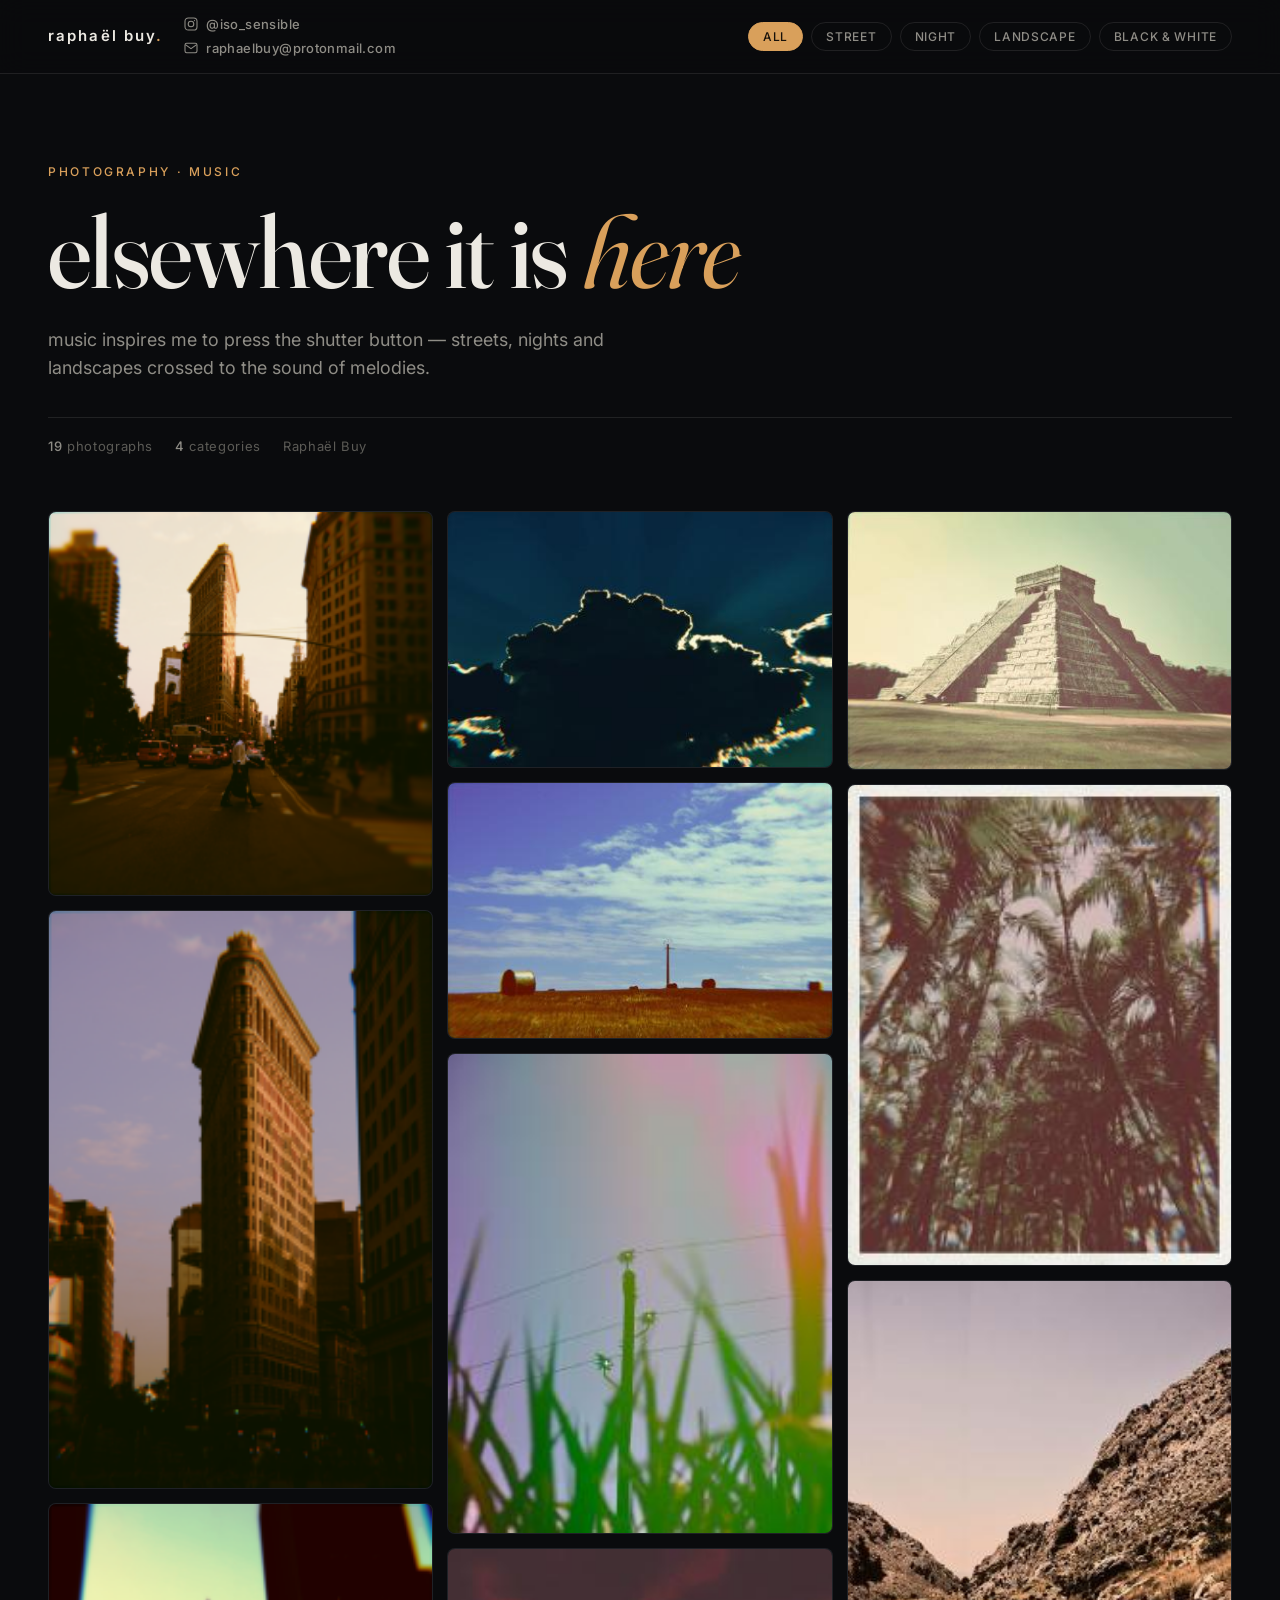
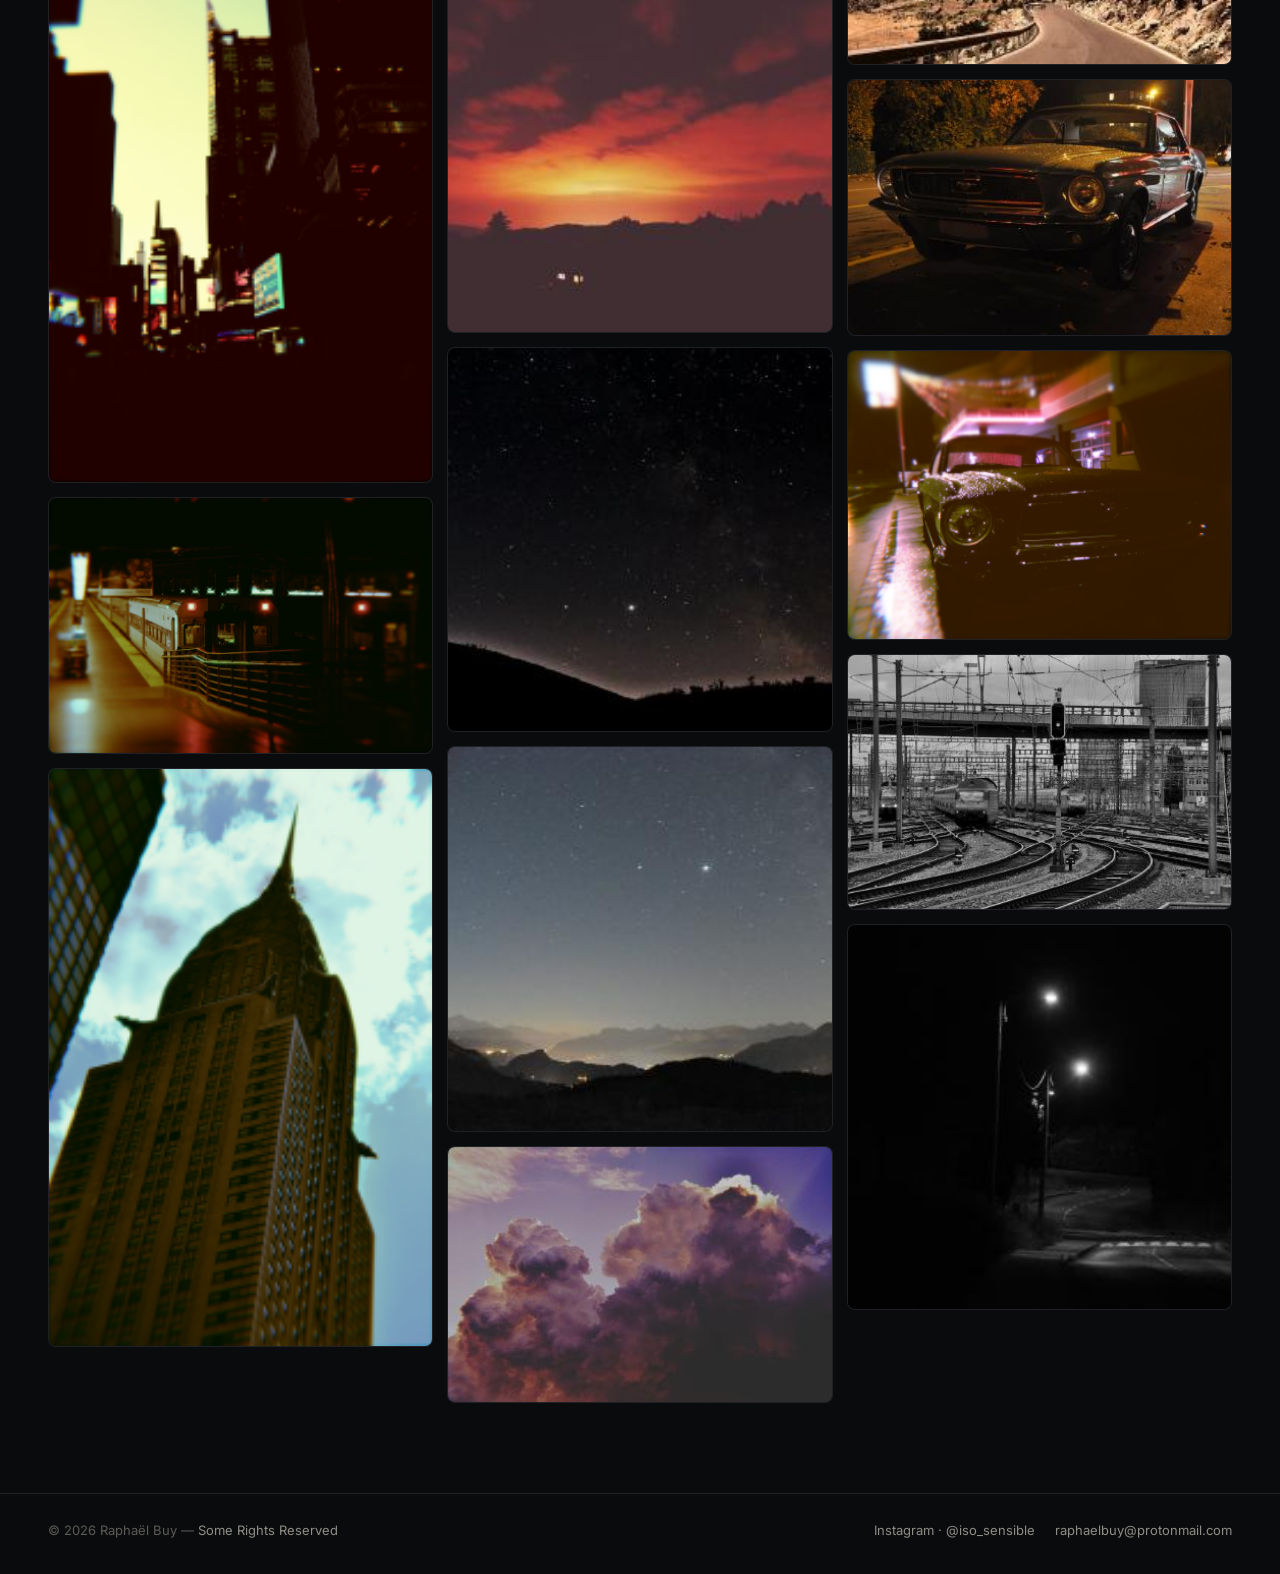
==== index.html @ f110262c "Bouton e-mail dans l'en-tête, nouvelles catégories (Street, Night, Landscape, Black & white) Co-auth" ====
<!DOCTYPE html>
<html lang="en">
<head>
  <meta charset="UTF-8">
  <meta name="viewport" content="width=device-width, initial-scale=1.0">
  <title>Raphaël Buy — the photo is made through musical inspiration</title>
  <meta name="description" content="Raphaël Buy's photo gallery — music inspires the shutter. N.Y.K 2014, in the sky, warmth, on the road, black & white.">
  <meta name="author" content="Raphaël Buy">
  <meta property="og:title" content="Raphaël Buy — photo gallery">
  <meta property="og:description" content="music inspires me to press the shutter button">
  <meta property="og:type" content="website">
  <meta property="og:url" content="https://ragamatrix.github.io/">
  <meta name="theme-color" content="#0a0b0d">
  <link rel="icon" href="data:image/svg+xml,<svg xmlns=%22http://www.w3.org/2000/svg%22 viewBox=%220 0 100 100%22><rect width=%22100%22 height=%22100%22 rx=%2218%22 fill=%22%230a0b0d%22/><circle cx=%2250%22 cy=%2250%22 r=%2224%22 fill=%22%23d9a05b%22/></svg>">
  <link rel="preconnect" href="https://fonts.googleapis.com">
  <link rel="preconnect" href="https://fonts.gstatic.com" crossorigin>
  <link rel="stylesheet" href="https://fonts.googleapis.com/css2?family=Fraunces:ital,opsz,wght@0,9..144,380..600;1,9..144,380..600&family=Inter:wght@400;500;600&display=swap">
  <link rel="stylesheet" href="css/style.css?v=3">
</head>
<body>

  <header class="site-header">
    <div class="header-left">
      <a class="brand" href="/">Raphaël Buy<span class="dot">.</span></a>
      <div class="header-links">
        <a class="ig-link" href="https://instagram.com/iso_sensible" target="_blank" rel="noopener" aria-label="Instagram : @iso_sensible">
          <svg viewBox="0 0 24 24" fill="none" stroke="currentColor" stroke-width="1.6" aria-hidden="true"><rect x="3" y="3" width="18" height="18" rx="5"/><circle cx="12" cy="12" r="4.2"/><circle cx="17.2" cy="6.8" r="0.9" fill="currentColor" stroke="none"/></svg>
          <span>@iso_sensible</span>
        </a>
        <a class="mail-link" href="mailto:raphaelbuy@protonmail.com" aria-label="E-mail : raphaelbuy@protonmail.com">
          <svg viewBox="0 0 24 24" fill="none" stroke="currentColor" stroke-width="1.6" aria-hidden="true"><rect x="3" y="5" width="18" height="14" rx="2.5"/><path d="M3.5 7l8.5 6 8.5-6"/></svg>
          <span>raphaelbuy@protonmail.com</span>
        </a>
      </div>
    </div>
    <nav class="filters" aria-label="Filtrer par collection">
<button class="filter-btn active" data-filter="all">All</button>
<button class="filter-btn" data-filter="street">Street</button>
<button class="filter-btn" data-filter="night">Night</button>
<button class="filter-btn" data-filter="landscape">Landscape</button>
<button class="filter-btn" data-filter="bnw">Black & white</button>
    </nav>
  </header>

  <main>
    <section class="hero">
      <p class="kicker">Photography · Music</p>
      <h1>elsewhere it is <em>here</em></h1>
      <p class="subtitle">music inspires me to press the shutter button — streets, nights and landscapes crossed to the sound of melodies.</p>
      <div class="meta">
        <span><b>19</b> photographs</span>
        <span><b>4</b> categories</span>
        <span>Raphaël Buy</span>
      </div>
    </section>

    <section class="grid-section">
      <div class="grid" id="grid">
      <figure class="item" data-collection="street" data-collection-label="Street" data-title="1 After work" data-large="photo/01-nyk/1%20After%20work.png" data-exif="" tabindex="0" role="button" aria-label="View 1 After work — N.Y.K 2014 full size">
        <img loading="lazy" decoding="async" src="photo/01-nyk/1%20After%20work_hu5a2e955785e59baf5c3d1f9042190cfe_843660_0x250_resize_box_2.png" alt="1 After work — N.Y.K 2014">
        <figcaption><span class="t">1 After work</span><span class="c">Street</span></figcaption>
      </figure>
      <figure class="item" data-collection="street" data-collection-label="Street" data-title="2NYK-2014" data-large="photo/01-nyk/2NYK-2014.png" data-exif="" tabindex="0" role="button" aria-label="View 2NYK-2014 — N.Y.K 2014 full size">
        <img loading="lazy" decoding="async" src="photo/01-nyk/2NYK-2014_huda238da21724d7dd87f82edaef30b036_724057_0x250_resize_box_2.png" alt="2NYK-2014 — N.Y.K 2014">
        <figcaption><span class="t">2NYK-2014</span><span class="c">Street</span></figcaption>
      </figure>
      <figure class="item" data-collection="street" data-collection-label="Street" data-title="3NYK-2014" data-large="photo/01-nyk/3NYK-2014.png" data-exif="" tabindex="0" role="button" aria-label="View 3NYK-2014 — N.Y.K 2014 full size">
        <img loading="lazy" decoding="async" src="photo/01-nyk/3NYK-2014_hua00b3326290fe79bb5daec25246380f0_325277_0x250_resize_box_2.png" alt="3NYK-2014 — N.Y.K 2014">
        <figcaption><span class="t">3NYK-2014</span><span class="c">Street</span></figcaption>
      </figure>
      <figure class="item" data-collection="street" data-collection-label="Street" data-title="4NYK-2014" data-large="photo/01-nyk/4NYK-2014.png" data-exif="" tabindex="0" role="button" aria-label="View 4NYK-2014 — N.Y.K 2014 full size">
        <img loading="lazy" decoding="async" src="photo/01-nyk/4NYK-2014_huf698d9cb2249cf512c8a18ed2041e42c_435656_0x250_resize_box_2.png" alt="4NYK-2014 — N.Y.K 2014">
        <figcaption><span class="t">4NYK-2014</span><span class="c">Street</span></figcaption>
      </figure>
      <figure class="item" data-collection="street" data-collection-label="Street" data-title="5NYK-2014" data-large="photo/01-nyk/5NYK-2014.png" data-exif="" tabindex="0" role="button" aria-label="View 5NYK-2014 — N.Y.K 2014 full size">
        <img loading="lazy" decoding="async" src="photo/01-nyk/5NYK-2014_hue82b89d6d25038ad072e7ae14020c254_760116_0x250_resize_box_2.png" alt="5NYK-2014 — N.Y.K 2014">
        <figcaption><span class="t">5NYK-2014</span><span class="c">Street</span></figcaption>
      </figure>
      <figure class="item" data-collection="landscape" data-collection-label="Landscape" data-title="212" data-large="photo/02-in-the-sky/212.jpg" data-exif="" tabindex="0" role="button" aria-label="View 212 — in the sky full size">
        <img loading="lazy" decoding="async" src="photo/02-in-the-sky/212_huf40336331219916079200937e89d16da_21521_0x250_resize_q75_box.jpg" alt="212 — in the sky">
        <figcaption><span class="t">212</span><span class="c">Landscape</span></figcaption>
      </figure>
      <figure class="item" data-collection="landscape" data-collection-label="Landscape" data-title="222" data-large="photo/02-in-the-sky/222.jpg" data-exif="" tabindex="0" role="button" aria-label="View 222 — in the sky full size">
        <img loading="lazy" decoding="async" src="photo/02-in-the-sky/222_hu950571054c9e78abce22b801aaee81ec_120867_0x250_resize_q75_box.jpg" alt="222 — in the sky">
        <figcaption><span class="t">222</span><span class="c">Landscape</span></figcaption>
      </figure>
      <figure class="item" data-collection="landscape" data-collection-label="Landscape" data-title="223" data-large="photo/02-in-the-sky/223.jpg" data-exif="" tabindex="0" role="button" aria-label="View 223 — in the sky full size">
        <img loading="lazy" decoding="async" src="photo/02-in-the-sky/223_hue149ee61d88be873bb99cc1834a90bd2_74635_0x250_resize_q75_box.jpg" alt="223 — in the sky">
        <figcaption><span class="t">223</span><span class="c">Landscape</span></figcaption>
      </figure>
      <figure class="item" data-collection="landscape" data-collection-label="Landscape" data-title="230" data-large="photo/02-in-the-sky/230.jpg" data-exif="" tabindex="0" role="button" aria-label="View 230 — in the sky full size">
        <img loading="lazy" decoding="async" src="photo/02-in-the-sky/230_hub5090b4b521c2be228029f6019b684f6_34339_0x250_resize_q75_box.jpg" alt="230 — in the sky">
        <figcaption><span class="t">230</span><span class="c">Landscape</span></figcaption>
      </figure>
      <figure class="item" data-collection="night" data-collection-label="Night" data-title="232" data-large="photo/02-in-the-sky/232.jpg" data-exif="" tabindex="0" role="button" aria-label="View 232 — in the sky full size">
        <img loading="lazy" decoding="async" src="photo/02-in-the-sky/232_hu50a23cdddedb27447abdb866ca18ab89_54506_0x250_resize_q75_box.jpg" alt="232 — in the sky">
        <figcaption><span class="t">232</span><span class="c">Night</span></figcaption>
      </figure>
      <figure class="item" data-collection="night" data-collection-label="Night" data-title="233" data-large="photo/02-in-the-sky/233.jpg" data-exif="" tabindex="0" role="button" aria-label="View 233 — in the sky full size">
        <img loading="lazy" decoding="async" src="photo/02-in-the-sky/233_hu561be45dfd5950283675ef110d6e6174_74639_0x250_resize_q75_box.jpg" alt="233 — in the sky">
        <figcaption><span class="t">233</span><span class="c">Night</span></figcaption>
      </figure>
      <figure class="item" data-collection="landscape" data-collection-label="Landscape" data-title="241" data-large="photo/02-in-the-sky/241.jpg" data-exif="" tabindex="0" role="button" aria-label="View 241 — in the sky full size">
        <img loading="lazy" decoding="async" src="photo/02-in-the-sky/241_hu2faa5d871c7dd18945e8f21ee0d49817_99445_0x250_resize_q75_box.jpg" alt="241 — in the sky">
        <figcaption><span class="t">241</span><span class="c">Landscape</span></figcaption>
      </figure>
      <figure class="item" data-collection="landscape" data-collection-label="Landscape" data-title="211" data-large="photo/04-warmth/211.jpg" data-exif="" tabindex="0" role="button" aria-label="View 211 — warmth full size">
        <img loading="lazy" decoding="async" src="photo/04-warmth/211_hu5a25d5c09d20a5518ac6ff7f3ad5052d_136828_0x250_resize_q75_box.jpg" alt="211 — warmth">
        <figcaption><span class="t">211</span><span class="c">Landscape</span></figcaption>
      </figure>
      <figure class="item" data-collection="landscape" data-collection-label="Landscape" data-title="217" data-large="photo/04-warmth/217.jpg" data-exif="" tabindex="0" role="button" aria-label="View 217 — warmth full size">
        <img loading="lazy" decoding="async" src="photo/04-warmth/217_hu139fa9948f5c6a8a029fb257aa891230_1508584_0x250_resize_q75_box.jpg" alt="217 — warmth">
        <figcaption><span class="t">217</span><span class="c">Landscape</span></figcaption>
      </figure>
      <figure class="item" data-collection="landscape" data-collection-label="Landscape" data-title="235" data-large="photo/05-on-the-road/235.jpg" data-exif="" tabindex="0" role="button" aria-label="View 235 — on the road full size">
        <img loading="lazy" decoding="async" src="photo/05-on-the-road/235_hu607b34265d17cc9dae54ef32fb3f4e96_92857_0x250_resize_q75_box.jpg" alt="235 — on the road">
        <figcaption><span class="t">235</span><span class="c">Landscape</span></figcaption>
      </figure>
      <figure class="item" data-collection="street" data-collection-label="Street" data-title="Ford Mustang" data-large="photo/05-on-the-road/Ford%20Mustang%20V2.JPG" data-exif="NIKON D90 · 1/3 s · f/4 · ISO 800 · 1ᵉʳ nov. 2020" tabindex="0" role="button" aria-label="View Ford Mustang — on the road full size">
        <img loading="lazy" decoding="async" src="photo/05-on-the-road/Ford%20Mustang%20V2_hu64ccb1b297cf1d80cc4922e4a8b238bf_428365_0x250_resize_q75_box.JPG" alt="Ford Mustang — on the road">
        <figcaption><span class="t">Ford Mustang</span><span class="c">Street</span></figcaption>
      </figure>
      <figure class="item" data-collection="street" data-collection-label="Street" data-title="Ford Mustang" data-large="photo/05-on-the-road/Ford%20Mustang.png" data-exif="" tabindex="0" role="button" aria-label="View Ford Mustang — on the road full size">
        <img loading="lazy" decoding="async" src="photo/05-on-the-road/Ford%20Mustang_hu888c76523f1182a33990394d669e4a42_562318_0x250_resize_box_2.png" alt="Ford Mustang — on the road">
        <figcaption><span class="t">Ford Mustang</span><span class="c">Street</span></figcaption>
      </figure>
      <figure class="item" data-collection="bnw" data-collection-label="Black & white" data-title="219" data-large="photo/06-bnw/219.jpg" data-exif="" tabindex="0" role="button" aria-label="View 219 — black &amp; white full size">
        <img loading="lazy" decoding="async" src="photo/06-bnw/219_hude22abfc1da2cd0be257d4cc0d6cdf55_221664_0x250_resize_q75_box.jpg" alt="219 — black &amp; white">
        <figcaption><span class="t">219</span><span class="c">Black & white</span></figcaption>
      </figure>
      <figure class="item" data-collection="bnw" data-collection-label="Black & white" data-title="231" data-large="photo/06-bnw/231.jpg" data-exif="" tabindex="0" role="button" aria-label="View 231 — black &amp; white full size">
        <img loading="lazy" decoding="async" src="photo/06-bnw/231_hu5dba9e69401f7291f6e28907192efcc2_57620_0x250_resize_q75_box.jpg" alt="231 — black &amp; white">
        <figcaption><span class="t">231</span><span class="c">Black & white</span></figcaption>
      </figure>
      </div>
    </section>
  </main>

  <footer class="site-footer">
    <div>© 2026 Raphaël Buy — <a href="http://creativecommons.org/licenses/by/3.0/">Some Rights Reserved</a></div>
    <div class="links">
      <a href="https://instagram.com/iso_sensible" target="_blank" rel="noopener">Instagram · @iso_sensible</a>
      <a href="mailto:raphaelbuy@protonmail.com">raphaelbuy@protonmail.com</a>
    </div>
  </footer>

  <div class="lightbox" id="lightbox" role="dialog" aria-modal="true" aria-label="Visionneuse photo">
    <div class="lightbox-bar">
      <span class="lightbox-counter"></span>
      <button class="lightbox-close" aria-label="Fermer">
        <svg viewBox="0 0 24 24" fill="none" stroke="currentColor" stroke-width="1.6"><path d="M6 6l12 12M18 6L6 18"/></svg>
      </button>
    </div>
    <div class="lightbox-stage">
      <button class="lightbox-nav prev" aria-label="Photo précédente">
        <svg viewBox="0 0 24 24" fill="none" stroke="currentColor" stroke-width="1.6"><path d="M15 5l-7 7 7 7"/></svg>
      </button>
      <img src="" alt="">
      <button class="lightbox-nav next" aria-label="Photo suivante">
        <svg viewBox="0 0 24 24" fill="none" stroke="currentColor" stroke-width="1.6"><path d="M9 5l7 7-7 7"/></svg>
      </button>
    </div>
    <div class="lightbox-caption">
      <div class="t"></div>
      <div class="info">
        <div class="collection"></div>
        <div class="exif"></div>
      </div>
    </div>
  </div>

  <script src="js/gallery.js?v=3" defer></script>
</body>
</html>
---- css/style.css ----
/* ============================================================
   ragamatrix — galerie photo
   Refonte : sombre moderne, grande grille pleine page
   ============================================================ */

:root {
  --bg: #0a0b0d;
  --bg-elevated: #101216;
  --surface: #14161b;
  --text: #ece9e2;
  --muted: #8f8d86;
  --faint: #5c5b56;
  --accent: #d9a05b;
  --border: rgba(236, 233, 226, 0.10);
  --radius: 8px;
  --font-display: "Fraunces", Georgia, serif;
  --font-ui: "Inter", "Helvetica Neue", Arial, sans-serif;
}

* { box-sizing: border-box; }

html { scroll-behavior: smooth; }

body {
  margin: 0;
  background: var(--bg);
  color: var(--text);
  font-family: var(--font-ui);
  font-size: 16px;
  line-height: 1.6;
  -webkit-font-smoothing: antialiased;
  text-rendering: optimizeLegibility;
}

::selection { background: var(--accent); color: #141008; }

img { max-width: 100%; }

a { color: var(--text); text-decoration: none; transition: color .25s; }
a:hover { color: var(--accent); }

/* ---------- header ---------- */

.site-header {
  position: fixed;
  inset: 0 0 auto 0;
  z-index: 50;
  display: flex;
  align-items: center;
  justify-content: space-between;
  gap: 24px;
  padding: 14px clamp(20px, 4vw, 48px);
  background: rgba(10, 11, 13, 0.72);
  backdrop-filter: blur(14px);
  -webkit-backdrop-filter: blur(14px);
  border-bottom: 1px solid var(--border);
}

.brand {
  font-size: 15px;
  font-weight: 600;
  letter-spacing: 0.14em;
  text-transform: lowercase;
  color: var(--text);
}
.brand:hover { color: var(--accent); }
.brand .dot { color: var(--accent); }

.header-left {
  display: flex;
  align-items: center;
  gap: 20px;
  flex-wrap: nowrap;
}

.ig-link {
  display: inline-flex;
  align-items: center;
  gap: 7px;
  font-size: 13px;
  font-weight: 500;
  letter-spacing: 0.03em;
  color: var(--muted);
}
.ig-link:hover { color: var(--accent); }
.ig-link svg, .mail-link svg { width: 16px; height: 16px; flex: none; }

.header-links {
  display: flex;
  flex-direction: column;
  gap: 3px;
}

.mail-link {
  display: inline-flex;
  align-items: center;
  gap: 7px;
  font-size: 13px;
  font-weight: 500;
  letter-spacing: 0.03em;
  color: var(--muted);
}
.mail-link:hover { color: var(--accent); }

/* texte e-mail masqué sur écrans étroits */
@media (max-width: 1080px) {
  .mail-link span { display: none; }
}

@media (max-width: 560px) {
  .ig-link span { display: none; }
  .ig-link, .mail-link { padding: 4px; }
  .site-header { position: static; }
  .hero { padding-top: 40px; }
}

.filters {
  display: flex;
  flex-wrap: wrap;
  gap: 8px;
  justify-content: flex-end;
}

.filter-btn {
  font-family: var(--font-ui);
  font-size: 12px;
  font-weight: 500;
  letter-spacing: 0.06em;
  text-transform: uppercase;
  color: var(--muted);
  background: transparent;
  border: 1px solid var(--border);
  border-radius: 999px;
  padding: 6px 14px;
  cursor: pointer;
  transition: color .25s, border-color .25s, background .25s;
}
.filter-btn:hover { color: var(--text); border-color: rgba(236,233,226,.28); }
.filter-btn.active {
  background: var(--accent);
  border-color: var(--accent);
  color: #17110a;
}

/* ---------- hero ---------- */

.hero {
  max-width: 1440px;
  margin: 0 auto;
  padding: clamp(130px, 18vh, 200px) clamp(20px, 4vw, 48px) clamp(40px, 6vh, 72px);
}

.hero .kicker {
  margin: 0 0 18px;
  font-size: 12px;
  font-weight: 500;
  letter-spacing: 0.22em;
  text-transform: uppercase;
  color: var(--accent);
}

.hero h1 {
  margin: 0;
  font-family: var(--font-display);
  font-weight: 480;
  font-size: clamp(2.8rem, 8vw, 6.4rem);
  line-height: 1.02;
  letter-spacing: -0.015em;
  font-variation-settings: "opsz" 144;
}
.hero h1 em {
  font-style: italic;
  font-weight: 380;
  color: var(--accent);
}

.hero .subtitle {
  margin: 22px 0 0;
  max-width: 34em;
  font-size: clamp(1rem, 1.4vw, 1.15rem);
  color: var(--muted);
}

.hero .meta {
  margin: 34px 0 0;
  padding-top: 18px;
  border-top: 1px solid var(--border);
  font-size: 13px;
  letter-spacing: 0.05em;
  color: var(--faint);
  display: flex;
  gap: 22px;
  flex-wrap: wrap;
}
.hero .meta b { color: var(--muted); font-weight: 500; }

/* ---------- grille ---------- */

.grid-section {
  max-width: 1440px;
  margin: 0 auto;
  padding: 0 clamp(20px, 4vw, 48px) 90px;
}

.grid {
  columns: 4;
  column-gap: 14px;
}
@media (max-width: 1280px) { .grid { columns: 3; } }
@media (max-width: 900px)  { .grid { columns: 2; } }
@media (max-width: 560px)  { .grid { columns: 1; } }

.item {
  position: relative;
  margin: 0 0 14px;
  break-inside: avoid;
  border-radius: var(--radius);
  overflow: hidden;
  background: var(--surface);
  cursor: zoom-in;
  border: 1px solid rgba(236, 233, 226, 0.05);
}

.item.hidden { display: none; }

.item img {
  display: block;
  width: 100%;
  height: auto;
  opacity: 0;
  transform: translateY(12px) scale(1.01);
  transition: opacity .7s ease, transform .7s ease, filter .5s ease;
}
.item img.loaded { opacity: 1; transform: none; }
.item:hover img { transform: scale(1.035); filter: brightness(1.04); }

.item figcaption {
  position: absolute;
  inset: auto 0 0 0;
  padding: 44px 16px 13px;
  background: linear-gradient(to top, rgba(6, 7, 9, 0.82), transparent);
  display: flex;
  align-items: flex-end;
  justify-content: space-between;
  gap: 12px;
  opacity: 0;
  transform: translateY(6px);
  transition: opacity .35s ease, transform .35s ease;
  pointer-events: none;
}
.item:hover figcaption,
.item:focus-visible figcaption { opacity: 1; transform: none; }
@media (hover: none) { .item figcaption { opacity: 1; transform: none; } }

.item .t {
  font-size: 13.5px;
  font-weight: 500;
  letter-spacing: 0.01em;
  color: var(--text);
}
.item .c {
  font-size: 10.5px;
  font-weight: 500;
  letter-spacing: 0.14em;
  text-transform: uppercase;
  color: var(--accent);
  white-space: nowrap;
}

/* ---------- pied de page ---------- */

.site-footer {
  border-top: 1px solid var(--border);
  padding: 26px clamp(20px, 4vw, 48px) 34px;
  max-width: 1440px;
  margin: 0 auto;
  display: flex;
  align-items: center;
  justify-content: space-between;
  gap: 16px;
  flex-wrap: wrap;
  font-size: 13px;
  color: var(--faint);
}
.site-footer .links { display: flex; gap: 20px; flex-wrap: wrap; }
.site-footer a { color: var(--muted); }
.site-footer a:hover { color: var(--accent); }

/* ---------- visionneuse (lightbox) ---------- */

.lightbox {
  position: fixed;
  inset: 0;
  z-index: 100;
  display: none;
  flex-direction: column;
  background: rgba(5, 6, 8, 0.94);
  backdrop-filter: blur(10px);
  -webkit-backdrop-filter: blur(10px);
}
.lightbox.open { display: flex; }

.lightbox-bar {
  display: flex;
  align-items: center;
  justify-content: space-between;
  padding: 14px clamp(16px, 3vw, 36px);
}
.lightbox-counter {
  font-size: 12px;
  letter-spacing: 0.18em;
  color: var(--muted);
}
.lightbox-close,
.lightbox-nav {
  display: inline-flex;
  align-items: center;
  justify-content: center;
  width: 44px;
  height: 44px;
  border-radius: 50%;
  border: 1px solid var(--border);
  background: rgba(20, 22, 27, 0.6);
  color: var(--text);
  cursor: pointer;
  transition: border-color .25s, color .25s, transform .25s;
}
.lightbox-close:hover,
.lightbox-nav:hover {
  color: var(--accent);
  border-color: rgba(217, 160, 91, 0.5);
}
.lightbox-close svg,
.lightbox-nav svg { width: 20px; height: 20px; }

.lightbox-stage {
  flex: 1;
  display: flex;
  align-items: center;
  justify-content: center;
  position: relative;
  min-height: 0;
  padding: 0 clamp(16px, 3vw, 36px);
}
.lightbox-stage img {
  max-width: 100%;
  max-height: calc(100vh - 190px);
  border-radius: 4px;
  box-shadow: 0 30px 80px rgba(0, 0, 0, 0.55);
  opacity: 0;
  transition: opacity .35s ease;
}
.lightbox-stage img.loaded { opacity: 1; }

.lightbox-nav {
  position: absolute;
  top: 50%;
  transform: translateY(-50%);
  width: 52px;
  height: 52px;
}
.lightbox-nav.prev { left: clamp(16px, 3vw, 36px); }
.lightbox-nav.next { right: clamp(16px, 3vw, 36px); }

.lightbox-caption {
  display: flex;
  align-items: baseline;
  justify-content: space-between;
  gap: 18px;
  flex-wrap: wrap;
  padding: 14px clamp(16px, 3vw, 36px) 22px;
}
.lightbox-caption .t {
  font-family: var(--font-display);
  font-size: 19px;
  font-weight: 450;
}
.lightbox-caption .info {
  font-size: 12px;
  letter-spacing: 0.08em;
  text-transform: uppercase;
  color: var(--muted);
  text-align: right;
}
.lightbox-caption .info .exif { color: var(--faint); margin-top: 2px; }

@media (max-width: 560px) {
  .lightbox-nav.prev { left: 10px; }
  .lightbox-nav.next { right: 10px; }
  .lightbox-caption { flex-direction: column; }
  .lightbox-caption .info { text-align: left; }
}
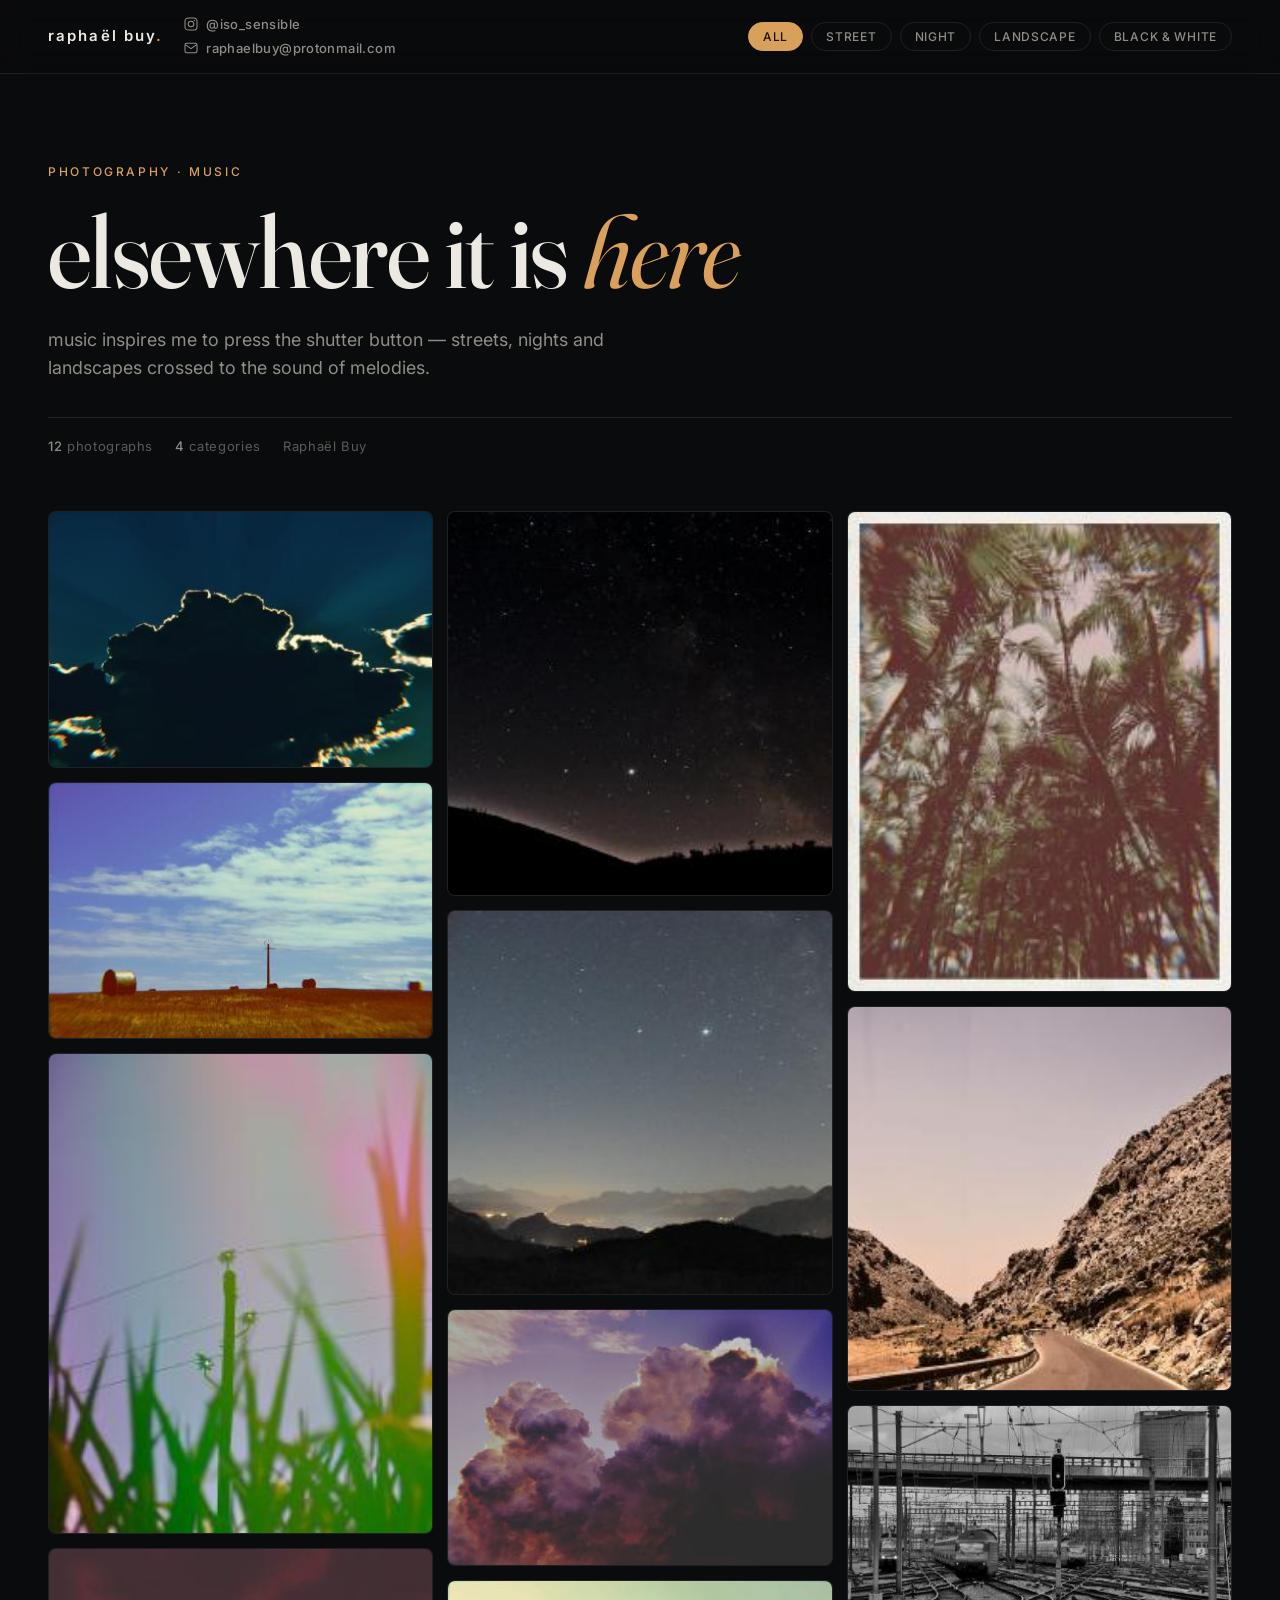
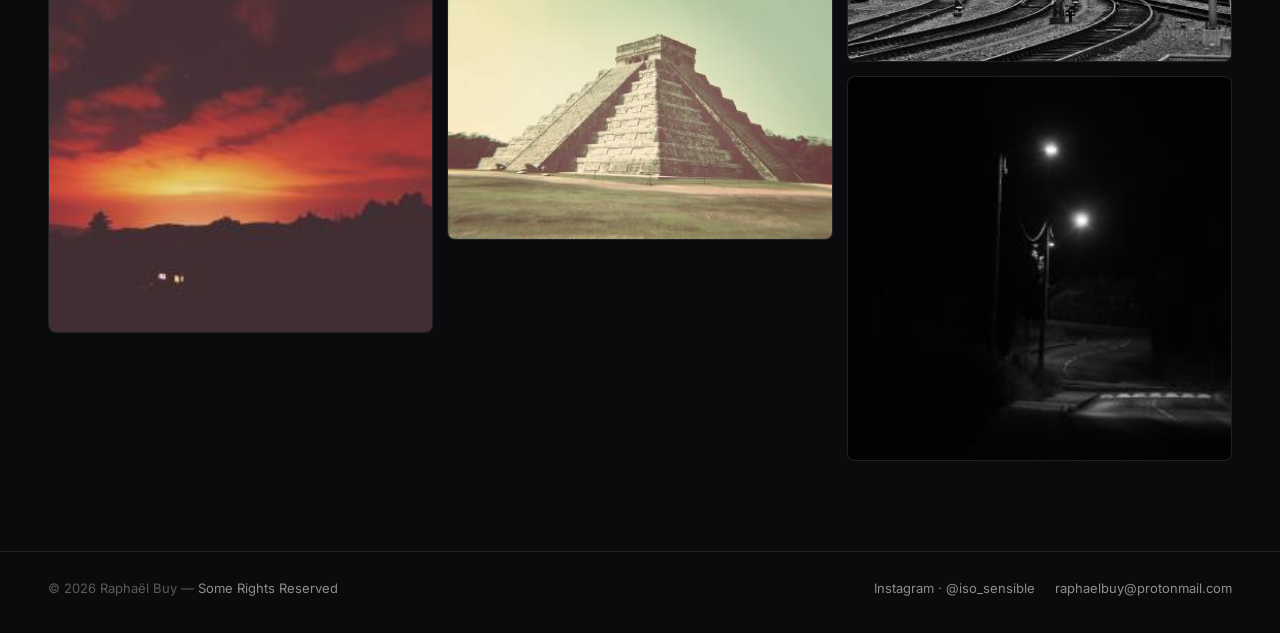
==== commit b4d29d73: "Suppression des photos Street (remplacement à venir) et protection anti-téléchargement des images Co" ====
--- a/index.html
+++ b/index.html
@@ -15,7 +15,7 @@
   <link rel="preconnect" href="https://fonts.googleapis.com">
   <link rel="preconnect" href="https://fonts.gstatic.com" crossorigin>
   <link rel="stylesheet" href="https://fonts.googleapis.com/css2?family=Fraunces:ital,opsz,wght@0,9..144,380..600;1,9..144,380..600&family=Inter:wght@400;500;600&display=swap">
-  <link rel="stylesheet" href="css/style.css?v=3">
+  <link rel="stylesheet" href="css/style.css?v=4">
 </head>
 <body>
 
@@ -48,7 +48,7 @@
       <h1>elsewhere it is <em>here</em></h1>
       <p class="subtitle">music inspires me to press the shutter button — streets, nights and landscapes crossed to the sound of melodies.</p>
       <div class="meta">
-        <span><b>19</b> photographs</span>
+        <span><b>12</b> photographs</span>
         <span><b>4</b> categories</span>
         <span>Raphaël Buy</span>
       </div>
@@ -56,26 +56,6 @@
 
     <section class="grid-section">
       <div class="grid" id="grid">
-      <figure class="item" data-collection="street" data-collection-label="Street" data-title="1 After work" data-large="photo/01-nyk/1%20After%20work.png" data-exif="" tabindex="0" role="button" aria-label="View 1 After work — N.Y.K 2014 full size">
-        <img loading="lazy" decoding="async" src="photo/01-nyk/1%20After%20work_hu5a2e955785e59baf5c3d1f9042190cfe_843660_0x250_resize_box_2.png" alt="1 After work — N.Y.K 2014">
-        <figcaption><span class="t">1 After work</span><span class="c">Street</span></figcaption>
-      </figure>
-      <figure class="item" data-collection="street" data-collection-label="Street" data-title="2NYK-2014" data-large="photo/01-nyk/2NYK-2014.png" data-exif="" tabindex="0" role="button" aria-label="View 2NYK-2014 — N.Y.K 2014 full size">
-        <img loading="lazy" decoding="async" src="photo/01-nyk/2NYK-2014_huda238da21724d7dd87f82edaef30b036_724057_0x250_resize_box_2.png" alt="2NYK-2014 — N.Y.K 2014">
-        <figcaption><span class="t">2NYK-2014</span><span class="c">Street</span></figcaption>
-      </figure>
-      <figure class="item" data-collection="street" data-collection-label="Street" data-title="3NYK-2014" data-large="photo/01-nyk/3NYK-2014.png" data-exif="" tabindex="0" role="button" aria-label="View 3NYK-2014 — N.Y.K 2014 full size">
-        <img loading="lazy" decoding="async" src="photo/01-nyk/3NYK-2014_hua00b3326290fe79bb5daec25246380f0_325277_0x250_resize_box_2.png" alt="3NYK-2014 — N.Y.K 2014">
-        <figcaption><span class="t">3NYK-2014</span><span class="c">Street</span></figcaption>
-      </figure>
-      <figure class="item" data-collection="street" data-collection-label="Street" data-title="4NYK-2014" data-large="photo/01-nyk/4NYK-2014.png" data-exif="" tabindex="0" role="button" aria-label="View 4NYK-2014 — N.Y.K 2014 full size">
-        <img loading="lazy" decoding="async" src="photo/01-nyk/4NYK-2014_huf698d9cb2249cf512c8a18ed2041e42c_435656_0x250_resize_box_2.png" alt="4NYK-2014 — N.Y.K 2014">
-        <figcaption><span class="t">4NYK-2014</span><span class="c">Street</span></figcaption>
-      </figure>
-      <figure class="item" data-collection="street" data-collection-label="Street" data-title="5NYK-2014" data-large="photo/01-nyk/5NYK-2014.png" data-exif="" tabindex="0" role="button" aria-label="View 5NYK-2014 — N.Y.K 2014 full size">
-        <img loading="lazy" decoding="async" src="photo/01-nyk/5NYK-2014_hue82b89d6d25038ad072e7ae14020c254_760116_0x250_resize_box_2.png" alt="5NYK-2014 — N.Y.K 2014">
-        <figcaption><span class="t">5NYK-2014</span><span class="c">Street</span></figcaption>
-      </figure>
       <figure class="item" data-collection="landscape" data-collection-label="Landscape" data-title="212" data-large="photo/02-in-the-sky/212.jpg" data-exif="" tabindex="0" role="button" aria-label="View 212 — in the sky full size">
         <img loading="lazy" decoding="async" src="photo/02-in-the-sky/212_huf40336331219916079200937e89d16da_21521_0x250_resize_q75_box.jpg" alt="212 — in the sky">
         <figcaption><span class="t">212</span><span class="c">Landscape</span></figcaption>
@@ -116,14 +96,6 @@
         <img loading="lazy" decoding="async" src="photo/05-on-the-road/235_hu607b34265d17cc9dae54ef32fb3f4e96_92857_0x250_resize_q75_box.jpg" alt="235 — on the road">
         <figcaption><span class="t">235</span><span class="c">Landscape</span></figcaption>
       </figure>
-      <figure class="item" data-collection="street" data-collection-label="Street" data-title="Ford Mustang" data-large="photo/05-on-the-road/Ford%20Mustang%20V2.JPG" data-exif="NIKON D90 · 1/3 s · f/4 · ISO 800 · 1ᵉʳ nov. 2020" tabindex="0" role="button" aria-label="View Ford Mustang — on the road full size">
-        <img loading="lazy" decoding="async" src="photo/05-on-the-road/Ford%20Mustang%20V2_hu64ccb1b297cf1d80cc4922e4a8b238bf_428365_0x250_resize_q75_box.JPG" alt="Ford Mustang — on the road">
-        <figcaption><span class="t">Ford Mustang</span><span class="c">Street</span></figcaption>
-      </figure>
-      <figure class="item" data-collection="street" data-collection-label="Street" data-title="Ford Mustang" data-large="photo/05-on-the-road/Ford%20Mustang.png" data-exif="" tabindex="0" role="button" aria-label="View Ford Mustang — on the road full size">
-        <img loading="lazy" decoding="async" src="photo/05-on-the-road/Ford%20Mustang_hu888c76523f1182a33990394d669e4a42_562318_0x250_resize_box_2.png" alt="Ford Mustang — on the road">
-        <figcaption><span class="t">Ford Mustang</span><span class="c">Street</span></figcaption>
-      </figure>
       <figure class="item" data-collection="bnw" data-collection-label="Black & white" data-title="219" data-large="photo/06-bnw/219.jpg" data-exif="" tabindex="0" role="button" aria-label="View 219 — black &amp; white full size">
         <img loading="lazy" decoding="async" src="photo/06-bnw/219_hude22abfc1da2cd0be257d4cc0d6cdf55_221664_0x250_resize_q75_box.jpg" alt="219 — black &amp; white">
         <figcaption><span class="t">219</span><span class="c">Black & white</span></figcaption>
@@ -155,7 +127,7 @@
       <button class="lightbox-nav prev" aria-label="Photo précédente">
         <svg viewBox="0 0 24 24" fill="none" stroke="currentColor" stroke-width="1.6"><path d="M15 5l-7 7 7 7"/></svg>
       </button>
-      <img src="" alt="">
+      <div class="lb-figure"><img src="" alt=""></div>
       <button class="lightbox-nav next" aria-label="Photo suivante">
         <svg viewBox="0 0 24 24" fill="none" stroke="currentColor" stroke-width="1.6"><path d="M9 5l7 7-7 7"/></svg>
       </button>
@@ -169,6 +141,6 @@
     </div>
   </div>
 
-  <script src="js/gallery.js?v=3" defer></script>
+  <script src="js/gallery.js?v=4" defer></script>
 </body>
 </html>
--- a/css/style.css
+++ b/css/style.css
@@ -36,6 +36,35 @@
 
 img { max-width: 100%; }
 
+/* protection des images : ni sélection ni glissement */
+img {
+  -webkit-user-drag: none;
+  user-select: none;
+  -webkit-touch-callout: none;
+}
+
+/* calque transparent au-dessus des vignettes : bloque
+   le clic droit « Enregistrer l'image sous » */
+.item::after {
+  content: "";
+  position: absolute;
+  inset: 0;
+  z-index: 1;
+}
+
+.lb-figure {
+  position: relative;
+  display: inline-block;
+  max-width: 100%;
+  line-height: 0;
+}
+.lb-figure::after {
+  content: "";
+  position: absolute;
+  inset: 0;
+  z-index: 1;
+}
+
 a { color: var(--text); text-decoration: none; transition: color .25s; }
 a:hover { color: var(--accent); }
 
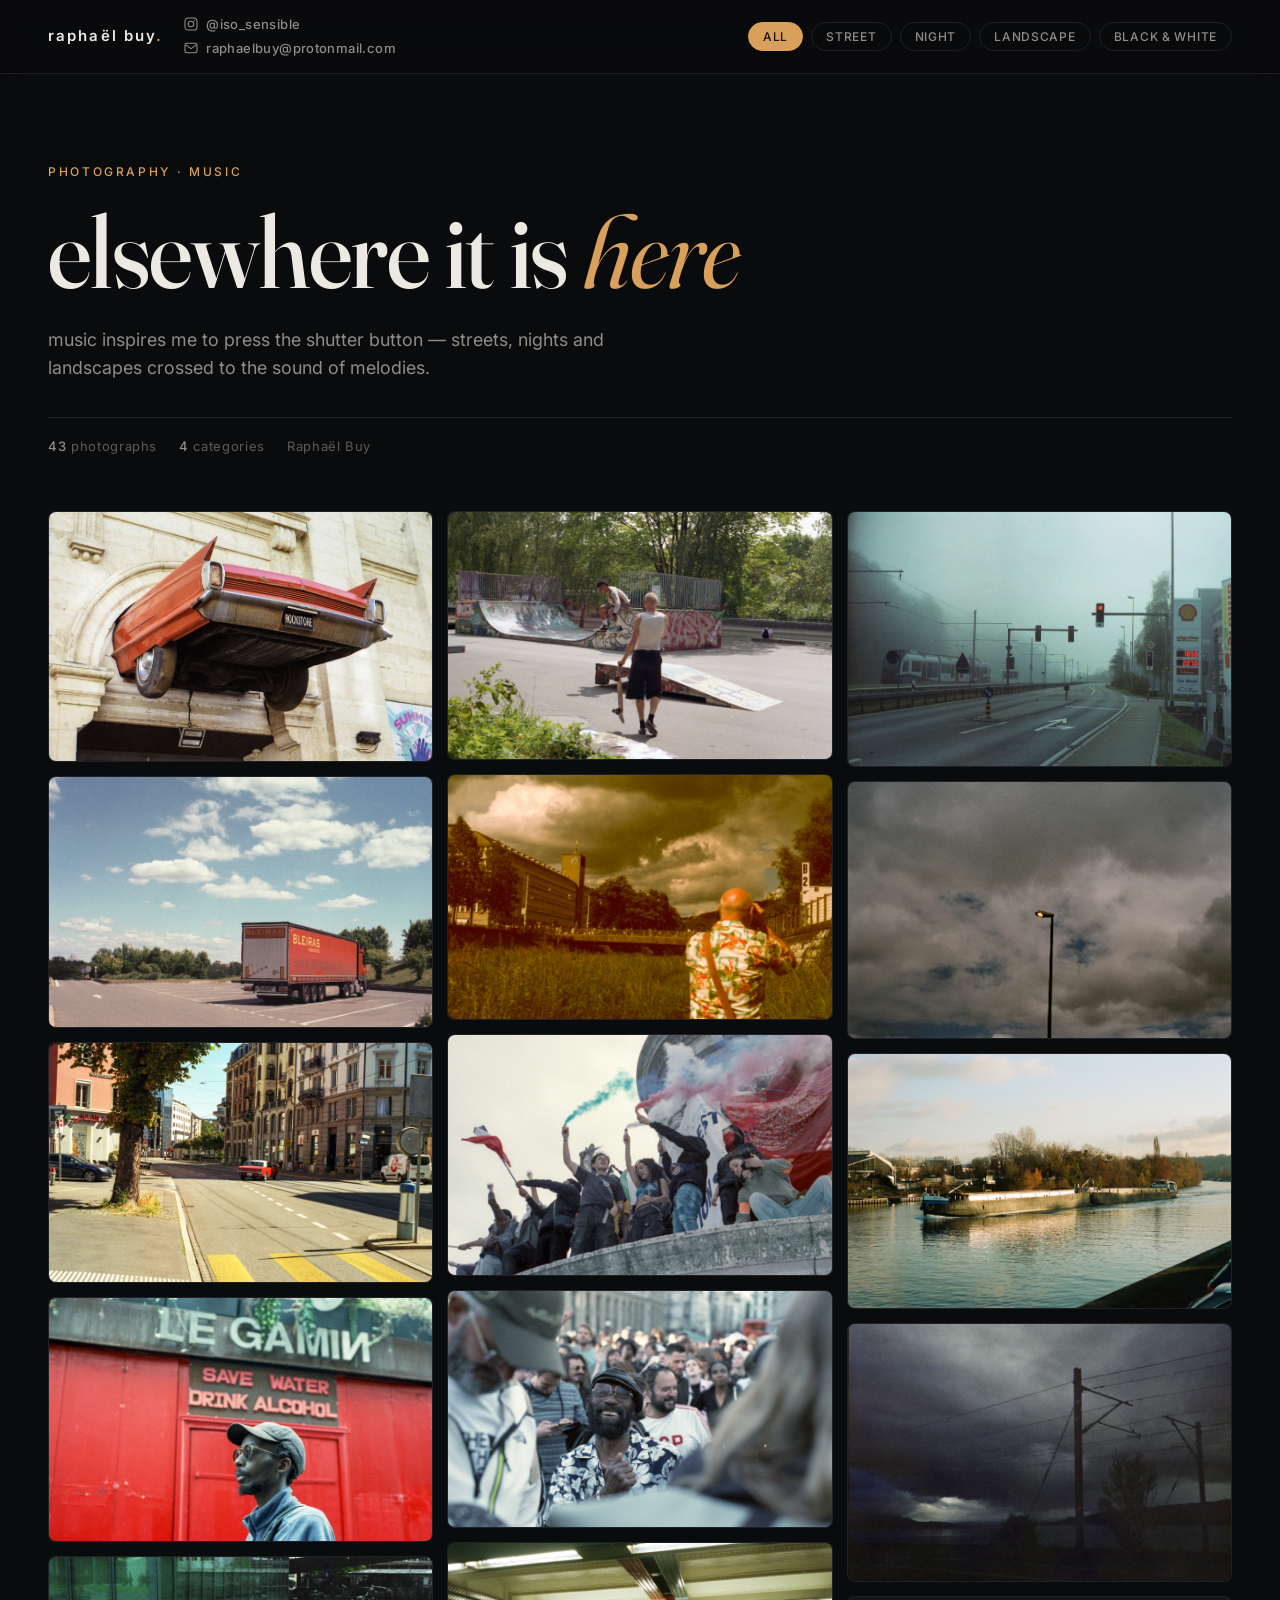
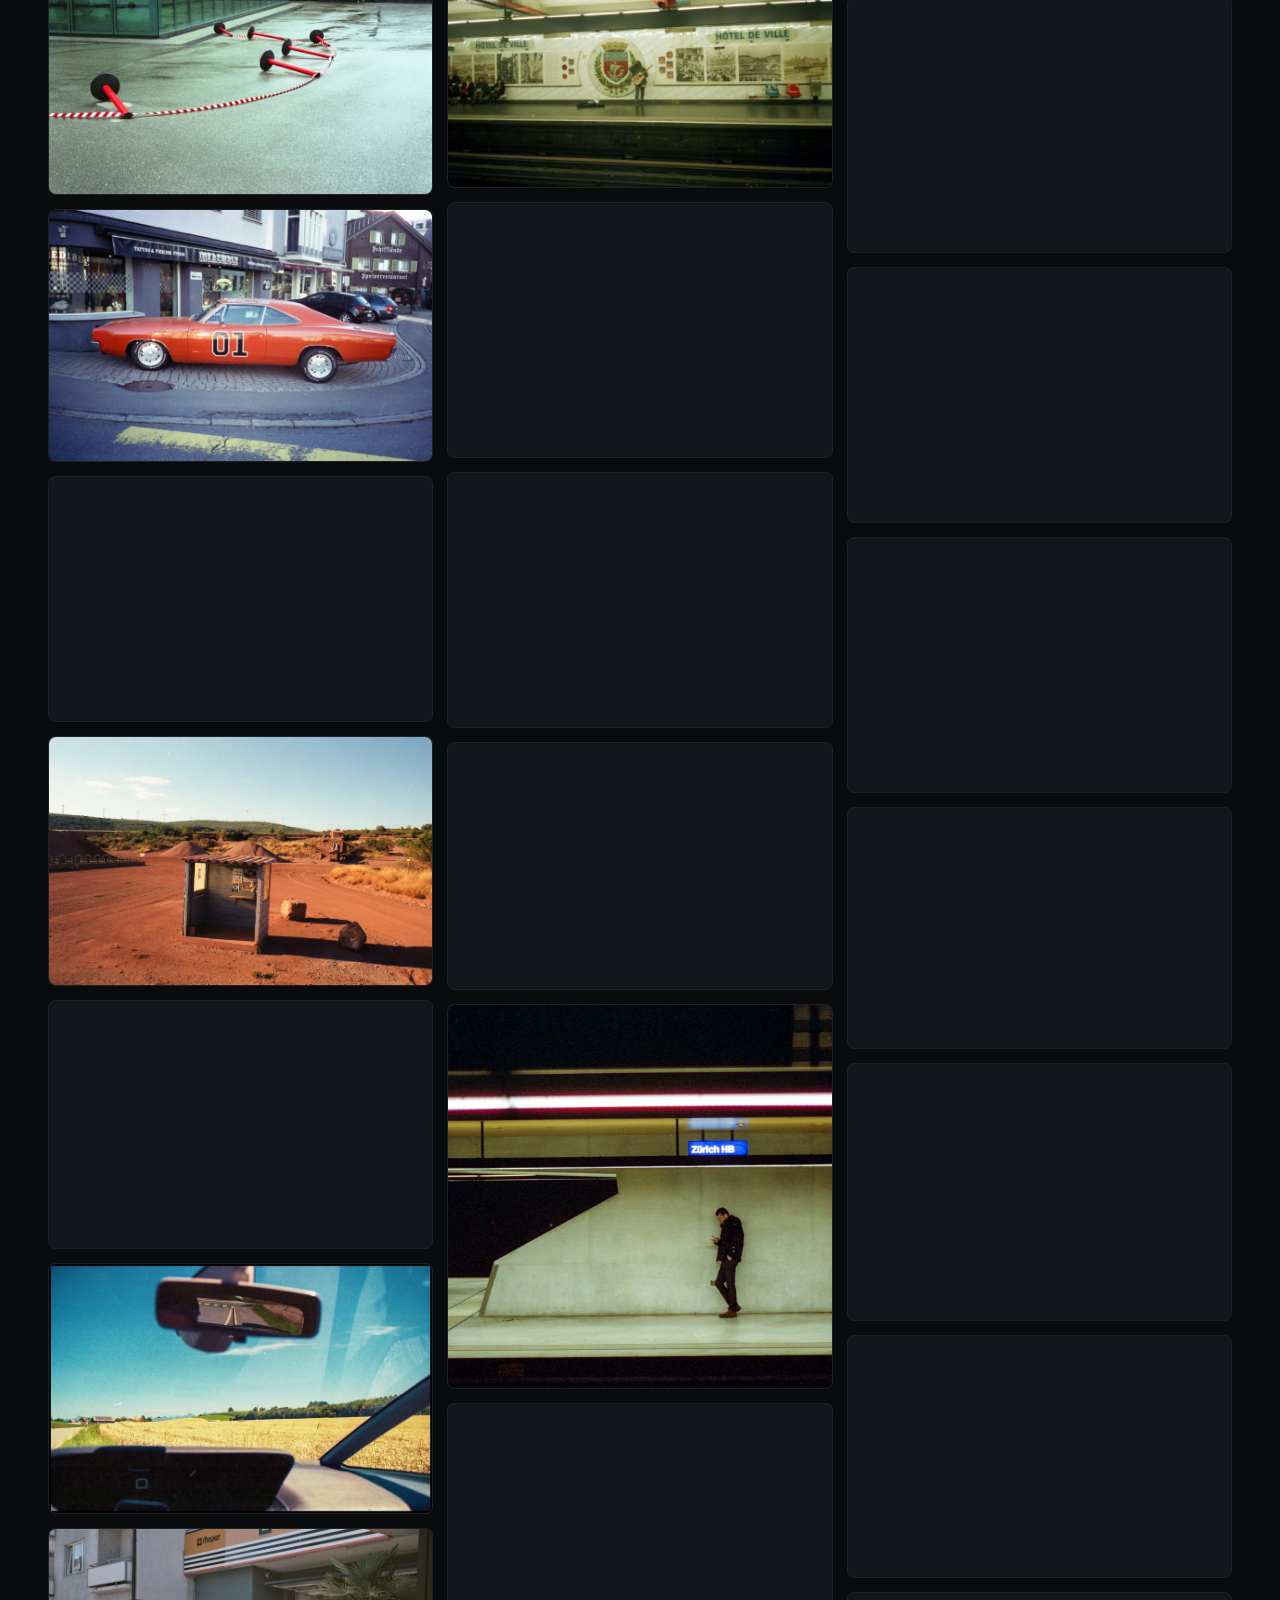
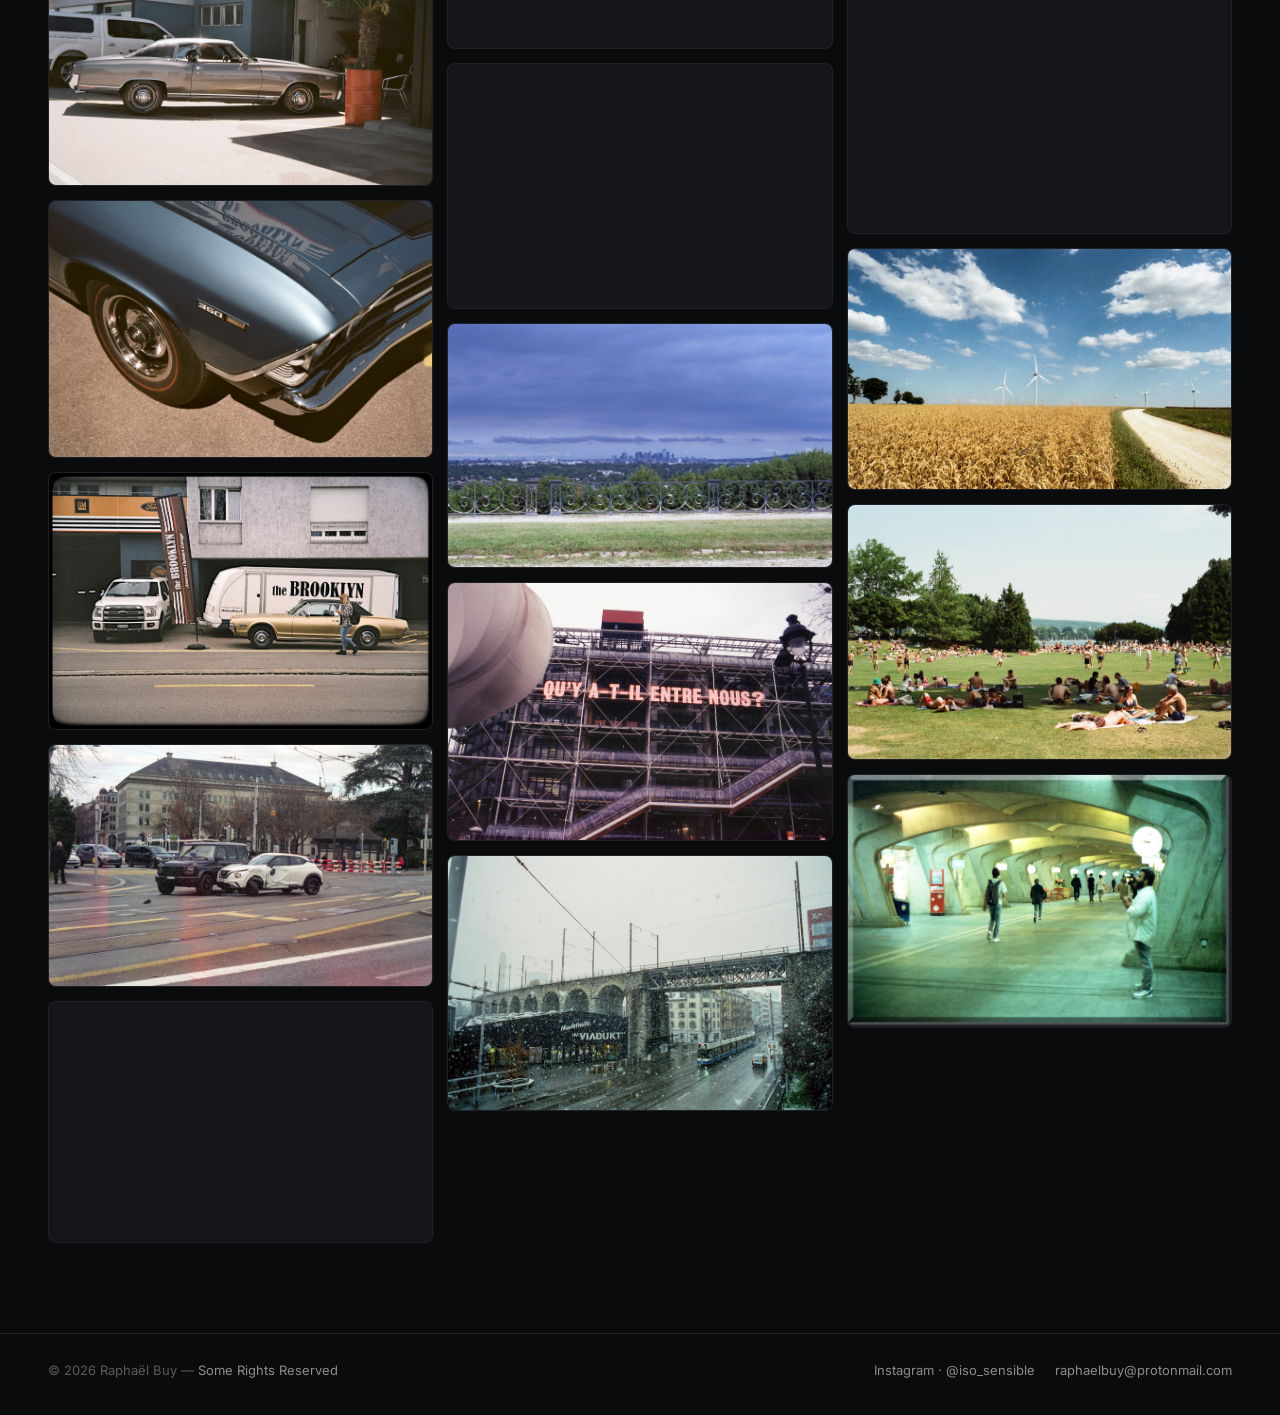
==== commit 5c5b7ca5: "Mettre à jour la galerie : retirer les photos concernées et rétablir les clics" ====
--- a/index.html
+++ b/index.html
@@ -11,14 +11,13 @@
   <meta property="og:type" content="website">
   <meta property="og:url" content="https://ragamatrix.github.io/">
   <meta name="theme-color" content="#0a0b0d">
-  <link rel="icon" href="data:image/svg+xml,<svg xmlns=%22http://www.w3.org/2000/svg%22 viewBox=%220 0 100 100%22><rect width=%22100%22 height=%22100%22 rx=%2218%22 fill=%22%230a0b0d%22/><circle cx=%2250%22 cy=%2250%22 r=%2224%22 fill=%22%23d9a05b%22/></svg>">
+  <link rel="icon" href="data:image/svg+xml,<svg xmlns=%22http://www.w3.org/2000/svg%22 viewBox=%220 0 100 100%22><rect width=%22100%22 height=%22100%22 rx=%2218%22 fill=%22%230a0b0d%22/><circle cx=%2250%22 cy=%2250%22 r=%2223%22 fill=%22%23d9a05b%22/></svg>">
   <link rel="preconnect" href="https://fonts.googleapis.com">
   <link rel="preconnect" href="https://fonts.gstatic.com" crossorigin>
   <link rel="stylesheet" href="https://fonts.googleapis.com/css2?family=Fraunces:ital,opsz,wght@0,9..144,380..600;1,9..144,380..600&family=Inter:wght@400;500;600&display=swap">
-  <link rel="stylesheet" href="css/style.css?v=4">
+  <link rel="stylesheet" href="css/style.css?v=5">
 </head>
 <body>
-
   <header class="site-header">
     <div class="header-left">
       <a class="brand" href="/">Raphaël Buy<span class="dot">.</span></a>
@@ -34,80 +33,28 @@
       </div>
     </div>
     <nav class="filters" aria-label="Filtrer par collection">
-<button class="filter-btn active" data-filter="all">All</button>
-<button class="filter-btn" data-filter="street">Street</button>
-<button class="filter-btn" data-filter="night">Night</button>
-<button class="filter-btn" data-filter="landscape">Landscape</button>
-<button class="filter-btn" data-filter="bnw">Black & white</button>
+      <button class="filter-btn active" data-filter="all">All</button>
+      <button class="filter-btn" data-filter="street">Street</button>
+      <button class="filter-btn" data-filter="night">Night</button>
+      <button class="filter-btn" data-filter="landscape">Landscape</button>
+      <button class="filter-btn" data-filter="bnw">Black &amp; white</button>
     </nav>
   </header>
-
   <main>
     <section class="hero">
       <p class="kicker">Photography · Music</p>
       <h1>elsewhere it is <em>here</em></h1>
       <p class="subtitle">music inspires me to press the shutter button — streets, nights and landscapes crossed to the sound of melodies.</p>
       <div class="meta">
-        <span><b>12</b> photographs</span>
+        <span><b>0</b> photographs</span>
         <span><b>4</b> categories</span>
         <span>Raphaël Buy</span>
       </div>
     </section>
-
     <section class="grid-section">
-      <div class="grid" id="grid">
-      <figure class="item" data-collection="landscape" data-collection-label="Landscape" data-title="212" data-large="photo/02-in-the-sky/212.jpg" data-exif="" tabindex="0" role="button" aria-label="View 212 — in the sky full size">
-        <img loading="lazy" decoding="async" src="photo/02-in-the-sky/212_huf40336331219916079200937e89d16da_21521_0x250_resize_q75_box.jpg" alt="212 — in the sky">
-        <figcaption><span class="t">212</span><span class="c">Landscape</span></figcaption>
-      </figure>
-      <figure class="item" data-collection="landscape" data-collection-label="Landscape" data-title="222" data-large="photo/02-in-the-sky/222.jpg" data-exif="" tabindex="0" role="button" aria-label="View 222 — in the sky full size">
-        <img loading="lazy" decoding="async" src="photo/02-in-the-sky/222_hu950571054c9e78abce22b801aaee81ec_120867_0x250_resize_q75_box.jpg" alt="222 — in the sky">
-        <figcaption><span class="t">222</span><span class="c">Landscape</span></figcaption>
-      </figure>
-      <figure class="item" data-collection="landscape" data-collection-label="Landscape" data-title="223" data-large="photo/02-in-the-sky/223.jpg" data-exif="" tabindex="0" role="button" aria-label="View 223 — in the sky full size">
-        <img loading="lazy" decoding="async" src="photo/02-in-the-sky/223_hue149ee61d88be873bb99cc1834a90bd2_74635_0x250_resize_q75_box.jpg" alt="223 — in the sky">
-        <figcaption><span class="t">223</span><span class="c">Landscape</span></figcaption>
-      </figure>
-      <figure class="item" data-collection="landscape" data-collection-label="Landscape" data-title="230" data-large="photo/02-in-the-sky/230.jpg" data-exif="" tabindex="0" role="button" aria-label="View 230 — in the sky full size">
-        <img loading="lazy" decoding="async" src="photo/02-in-the-sky/230_hub5090b4b521c2be228029f6019b684f6_34339_0x250_resize_q75_box.jpg" alt="230 — in the sky">
-        <figcaption><span class="t">230</span><span class="c">Landscape</span></figcaption>
-      </figure>
-      <figure class="item" data-collection="night" data-collection-label="Night" data-title="232" data-large="photo/02-in-the-sky/232.jpg" data-exif="" tabindex="0" role="button" aria-label="View 232 — in the sky full size">
-        <img loading="lazy" decoding="async" src="photo/02-in-the-sky/232_hu50a23cdddedb27447abdb866ca18ab89_54506_0x250_resize_q75_box.jpg" alt="232 — in the sky">
-        <figcaption><span class="t">232</span><span class="c">Night</span></figcaption>
-      </figure>
-      <figure class="item" data-collection="night" data-collection-label="Night" data-title="233" data-large="photo/02-in-the-sky/233.jpg" data-exif="" tabindex="0" role="button" aria-label="View 233 — in the sky full size">
-        <img loading="lazy" decoding="async" src="photo/02-in-the-sky/233_hu561be45dfd5950283675ef110d6e6174_74639_0x250_resize_q75_box.jpg" alt="233 — in the sky">
-        <figcaption><span class="t">233</span><span class="c">Night</span></figcaption>
-      </figure>
-      <figure class="item" data-collection="landscape" data-collection-label="Landscape" data-title="241" data-large="photo/02-in-the-sky/241.jpg" data-exif="" tabindex="0" role="button" aria-label="View 241 — in the sky full size">
-        <img loading="lazy" decoding="async" src="photo/02-in-the-sky/241_hu2faa5d871c7dd18945e8f21ee0d49817_99445_0x250_resize_q75_box.jpg" alt="241 — in the sky">
-        <figcaption><span class="t">241</span><span class="c">Landscape</span></figcaption>
-      </figure>
-      <figure class="item" data-collection="landscape" data-collection-label="Landscape" data-title="211" data-large="photo/04-warmth/211.jpg" data-exif="" tabindex="0" role="button" aria-label="View 211 — warmth full size">
-        <img loading="lazy" decoding="async" src="photo/04-warmth/211_hu5a25d5c09d20a5518ac6ff7f3ad5052d_136828_0x250_resize_q75_box.jpg" alt="211 — warmth">
-        <figcaption><span class="t">211</span><span class="c">Landscape</span></figcaption>
-      </figure>
-      <figure class="item" data-collection="landscape" data-collection-label="Landscape" data-title="217" data-large="photo/04-warmth/217.jpg" data-exif="" tabindex="0" role="button" aria-label="View 217 — warmth full size">
-        <img loading="lazy" decoding="async" src="photo/04-warmth/217_hu139fa9948f5c6a8a029fb257aa891230_1508584_0x250_resize_q75_box.jpg" alt="217 — warmth">
-        <figcaption><span class="t">217</span><span class="c">Landscape</span></figcaption>
-      </figure>
-      <figure class="item" data-collection="landscape" data-collection-label="Landscape" data-title="235" data-large="photo/05-on-the-road/235.jpg" data-exif="" tabindex="0" role="button" aria-label="View 235 — on the road full size">
-        <img loading="lazy" decoding="async" src="photo/05-on-the-road/235_hu607b34265d17cc9dae54ef32fb3f4e96_92857_0x250_resize_q75_box.jpg" alt="235 — on the road">
-        <figcaption><span class="t">235</span><span class="c">Landscape</span></figcaption>
-      </figure>
-      <figure class="item" data-collection="bnw" data-collection-label="Black & white" data-title="219" data-large="photo/06-bnw/219.jpg" data-exif="" tabindex="0" role="button" aria-label="View 219 — black &amp; white full size">
-        <img loading="lazy" decoding="async" src="photo/06-bnw/219_hude22abfc1da2cd0be257d4cc0d6cdf55_221664_0x250_resize_q75_box.jpg" alt="219 — black &amp; white">
-        <figcaption><span class="t">219</span><span class="c">Black & white</span></figcaption>
-      </figure>
-      <figure class="item" data-collection="bnw" data-collection-label="Black & white" data-title="231" data-large="photo/06-bnw/231.jpg" data-exif="" tabindex="0" role="button" aria-label="View 231 — black &amp; white full size">
-        <img loading="lazy" decoding="async" src="photo/06-bnw/231_hu5dba9e69401f7291f6e28907192efcc2_57620_0x250_resize_q75_box.jpg" alt="231 — black &amp; white">
-        <figcaption><span class="t">231</span><span class="c">Black & white</span></figcaption>
-      </figure>
-      </div>
+      <div class="grid" id="grid"></div>
     </section>
   </main>
-
   <footer class="site-footer">
     <div>© 2026 Raphaël Buy — <a href="http://creativecommons.org/licenses/by/3.0/">Some Rights Reserved</a></div>
     <div class="links">
@@ -115,7 +62,6 @@
       <a href="mailto:raphaelbuy@protonmail.com">raphaelbuy@protonmail.com</a>
     </div>
   </footer>
-
   <div class="lightbox" id="lightbox" role="dialog" aria-modal="true" aria-label="Visionneuse photo">
     <div class="lightbox-bar">
       <span class="lightbox-counter"></span>
@@ -140,7 +86,6 @@
       </div>
     </div>
   </div>
-
-  <script src="js/gallery.js?v=4" defer></script>
+  <script src="js/gallery.js?v=5" defer></script>
 </body>
 </html>
--- a/css/style.css
+++ b/css/style.css
@@ -43,14 +43,8 @@
   -webkit-touch-callout: none;
 }
 
-/* calque transparent au-dessus des vignettes : bloque
-   le clic droit « Enregistrer l'image sous » */
-.item::after {
-  content: "";
-  position: absolute;
-  inset: 0;
-  z-index: 1;
-}
+/* La protection contre le clic droit est gérée par JavaScript pour ne pas bloquer les clics. */
+.item::after { content: none; }
 
 .lb-figure {
   position: relative;
@@ -131,7 +125,6 @@
 }
 .mail-link:hover { color: var(--accent); }
 
-/* texte e-mail masqué sur écrans étroits */
 @media (max-width: 1080px) {
   .mail-link span { display: none; }
 }
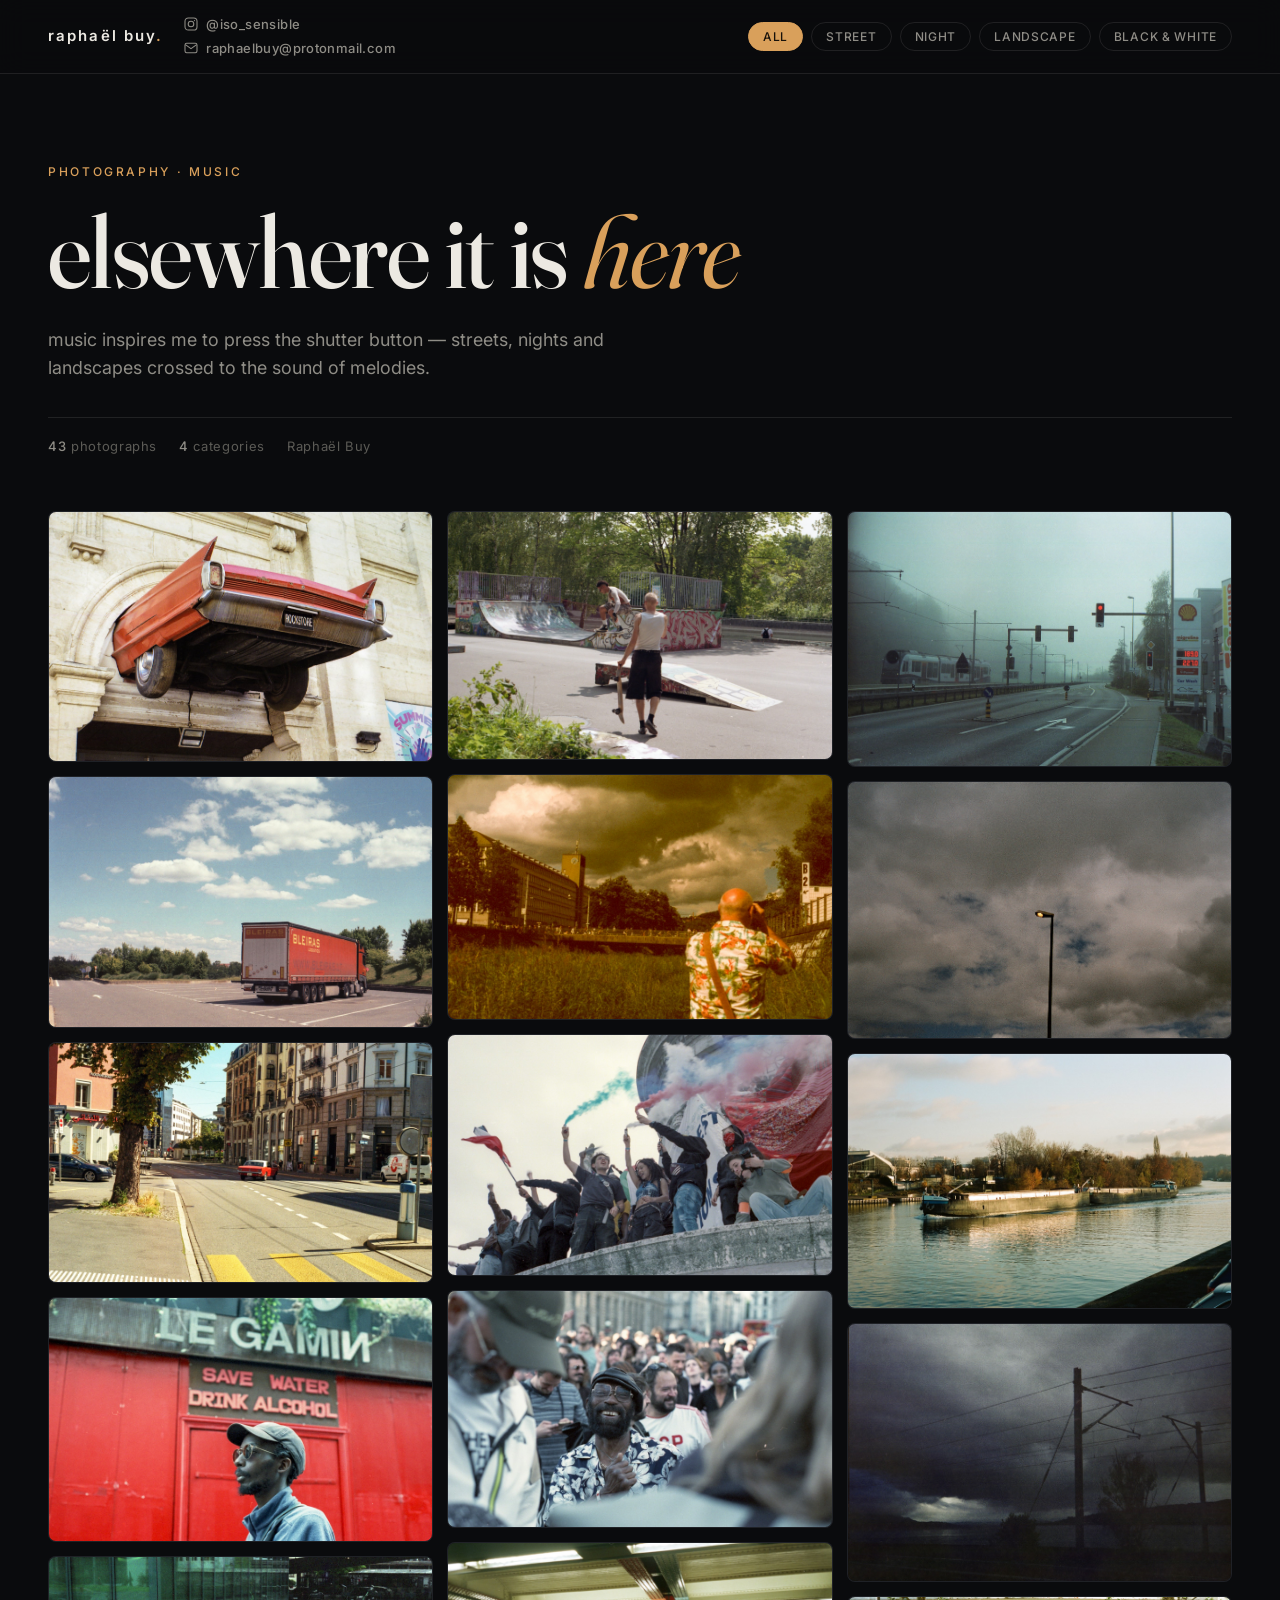
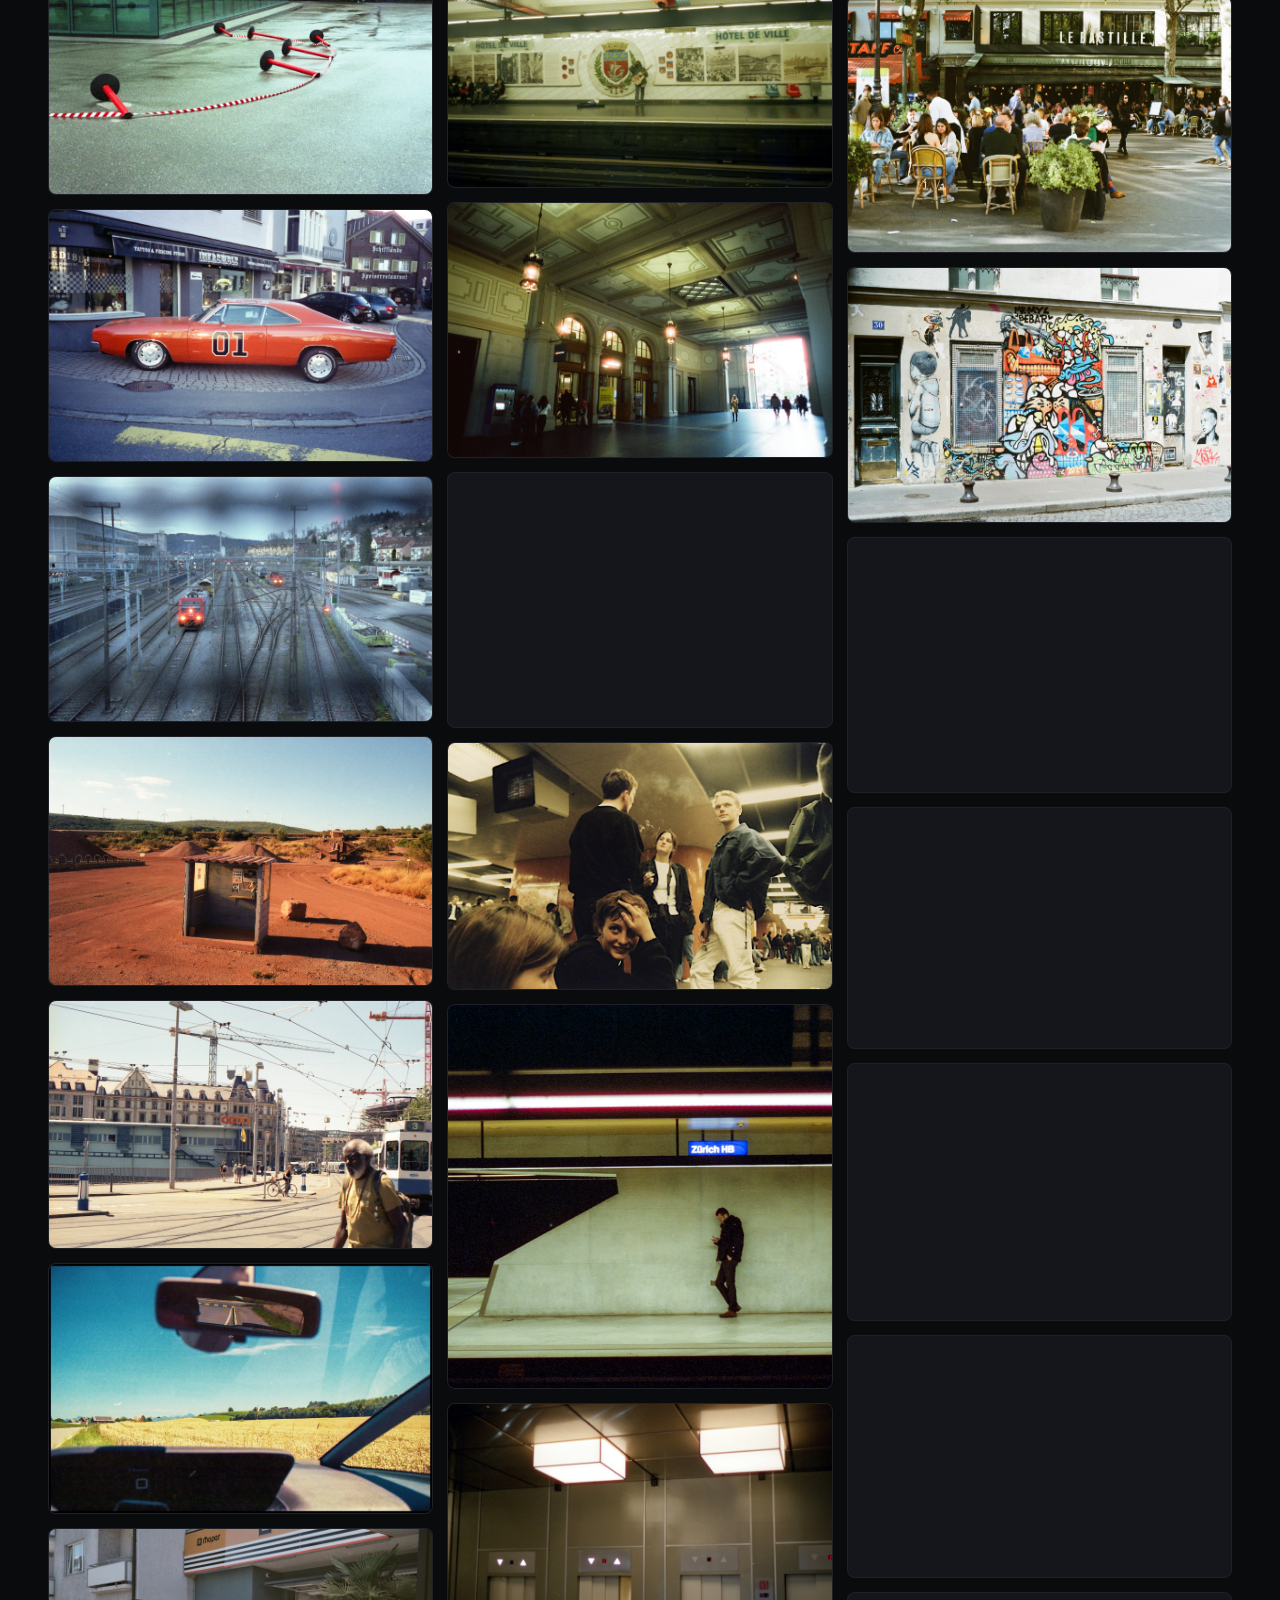
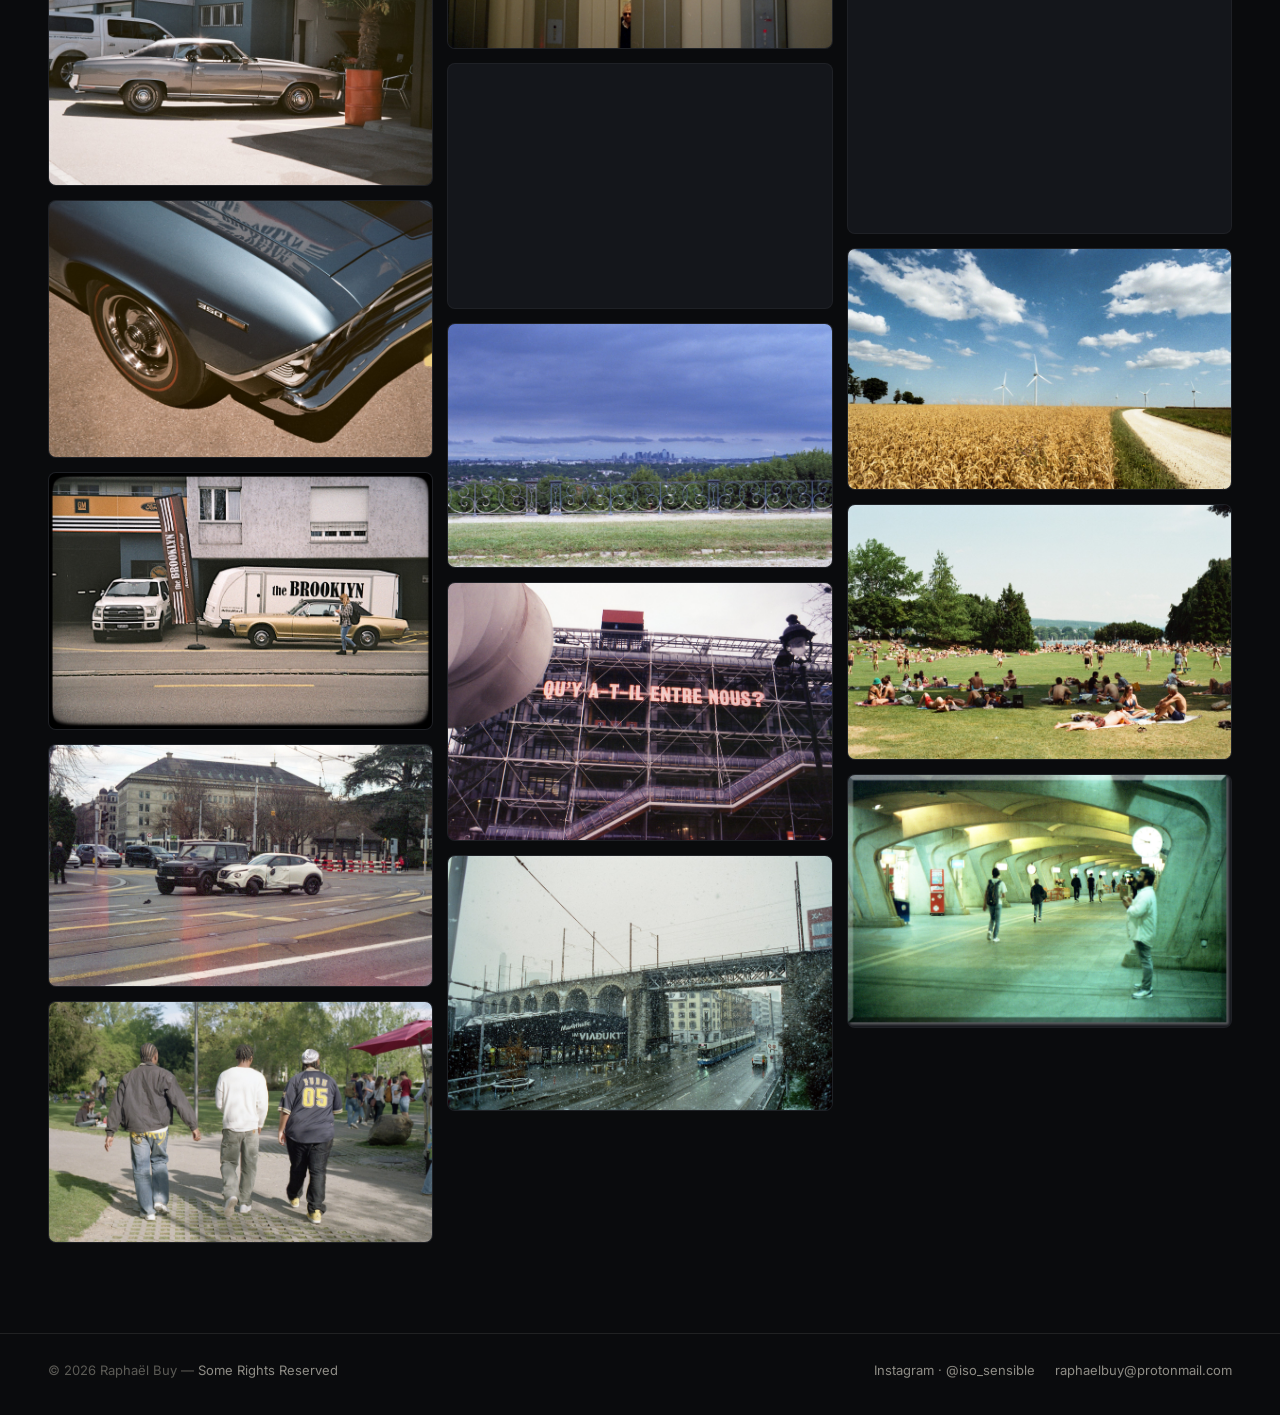
==== commit e7f77f95: "Améliorer l’affichage et la navigation mobile de la galerie" ====
--- a/index.html
+++ b/index.html
@@ -15,7 +15,7 @@
   <link rel="preconnect" href="https://fonts.googleapis.com">
   <link rel="preconnect" href="https://fonts.gstatic.com" crossorigin>
   <link rel="stylesheet" href="https://fonts.googleapis.com/css2?family=Fraunces:ital,opsz,wght@0,9..144,380..600;1,9..144,380..600&family=Inter:wght@400;500;600&display=swap">
-  <link rel="stylesheet" href="css/style.css?v=5">
+  <link rel="stylesheet" href="css/style.css?v=6">
 </head>
 <body>
   <header class="site-header">
@@ -86,6 +86,6 @@
       </div>
     </div>
   </div>
-  <script src="js/gallery.js?v=5" defer></script>
+  <script src="js/gallery.js?v=6" defer></script>
 </body>
 </html>
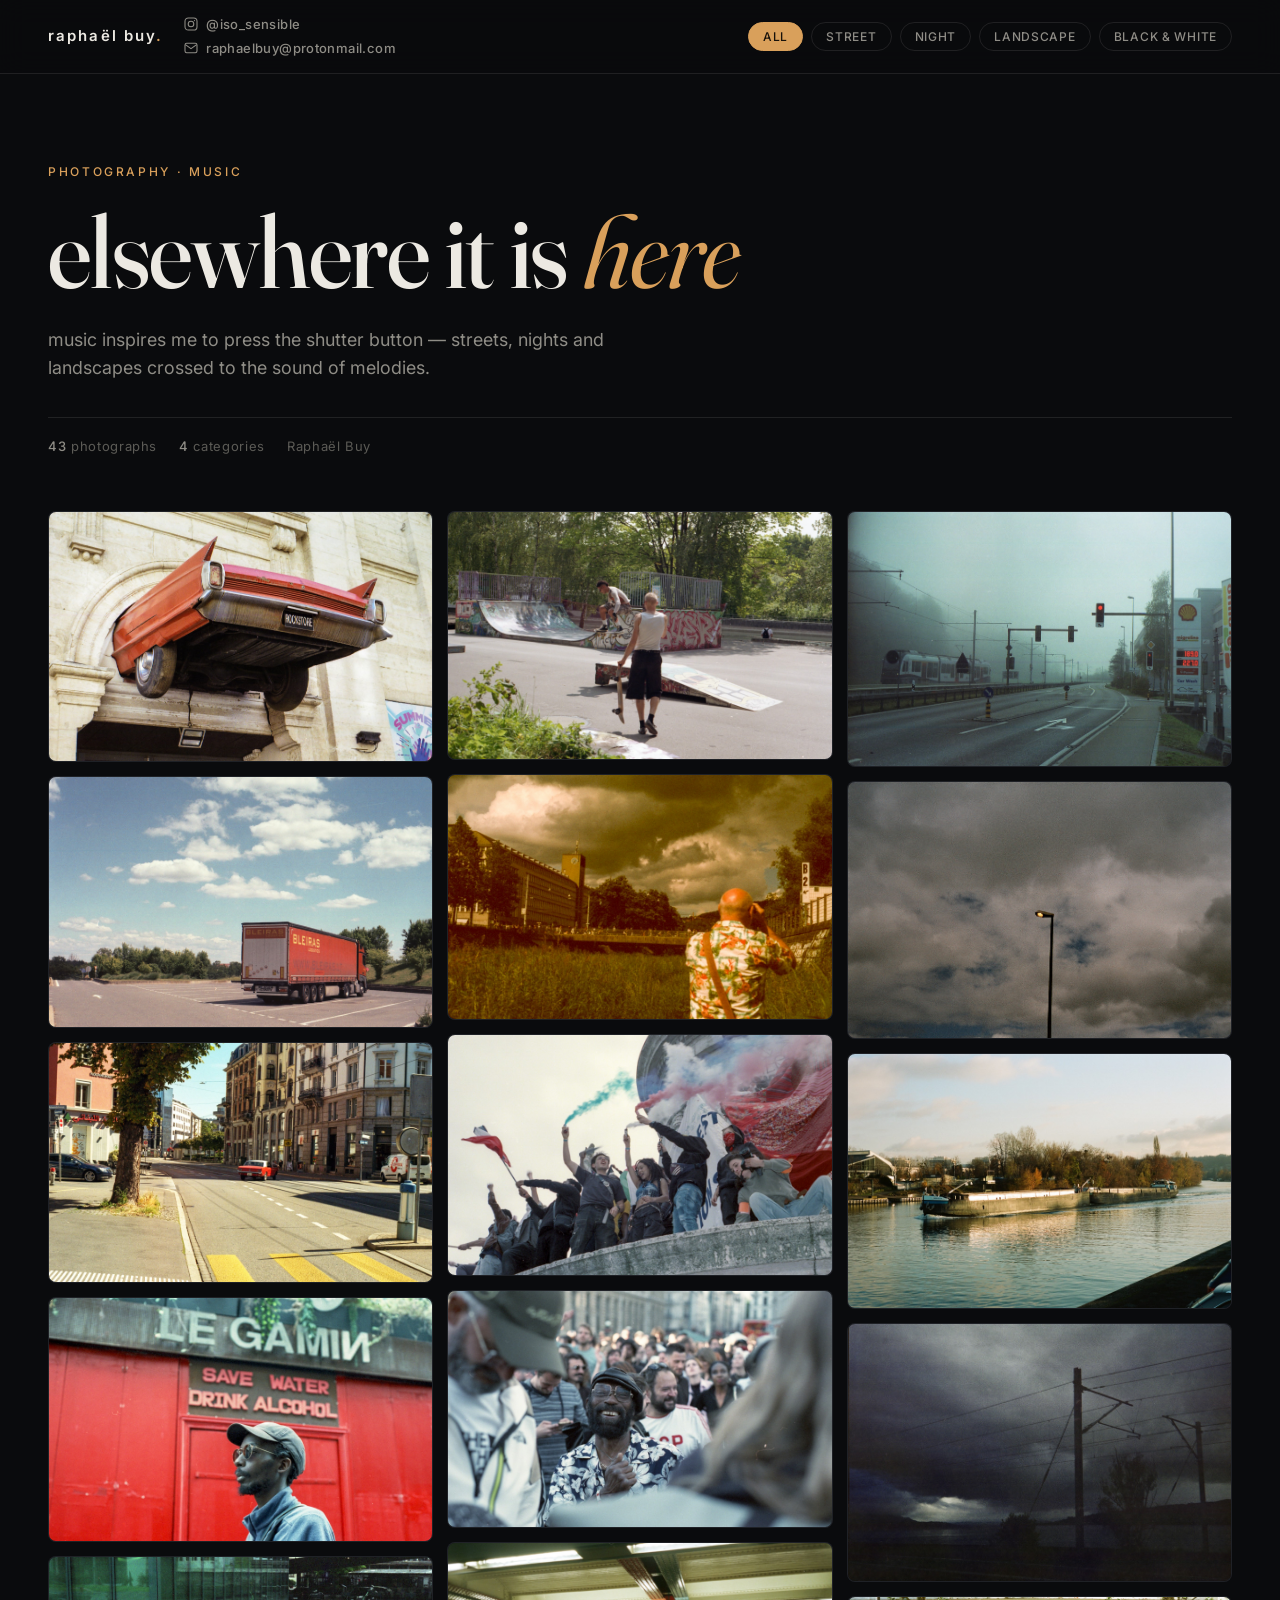
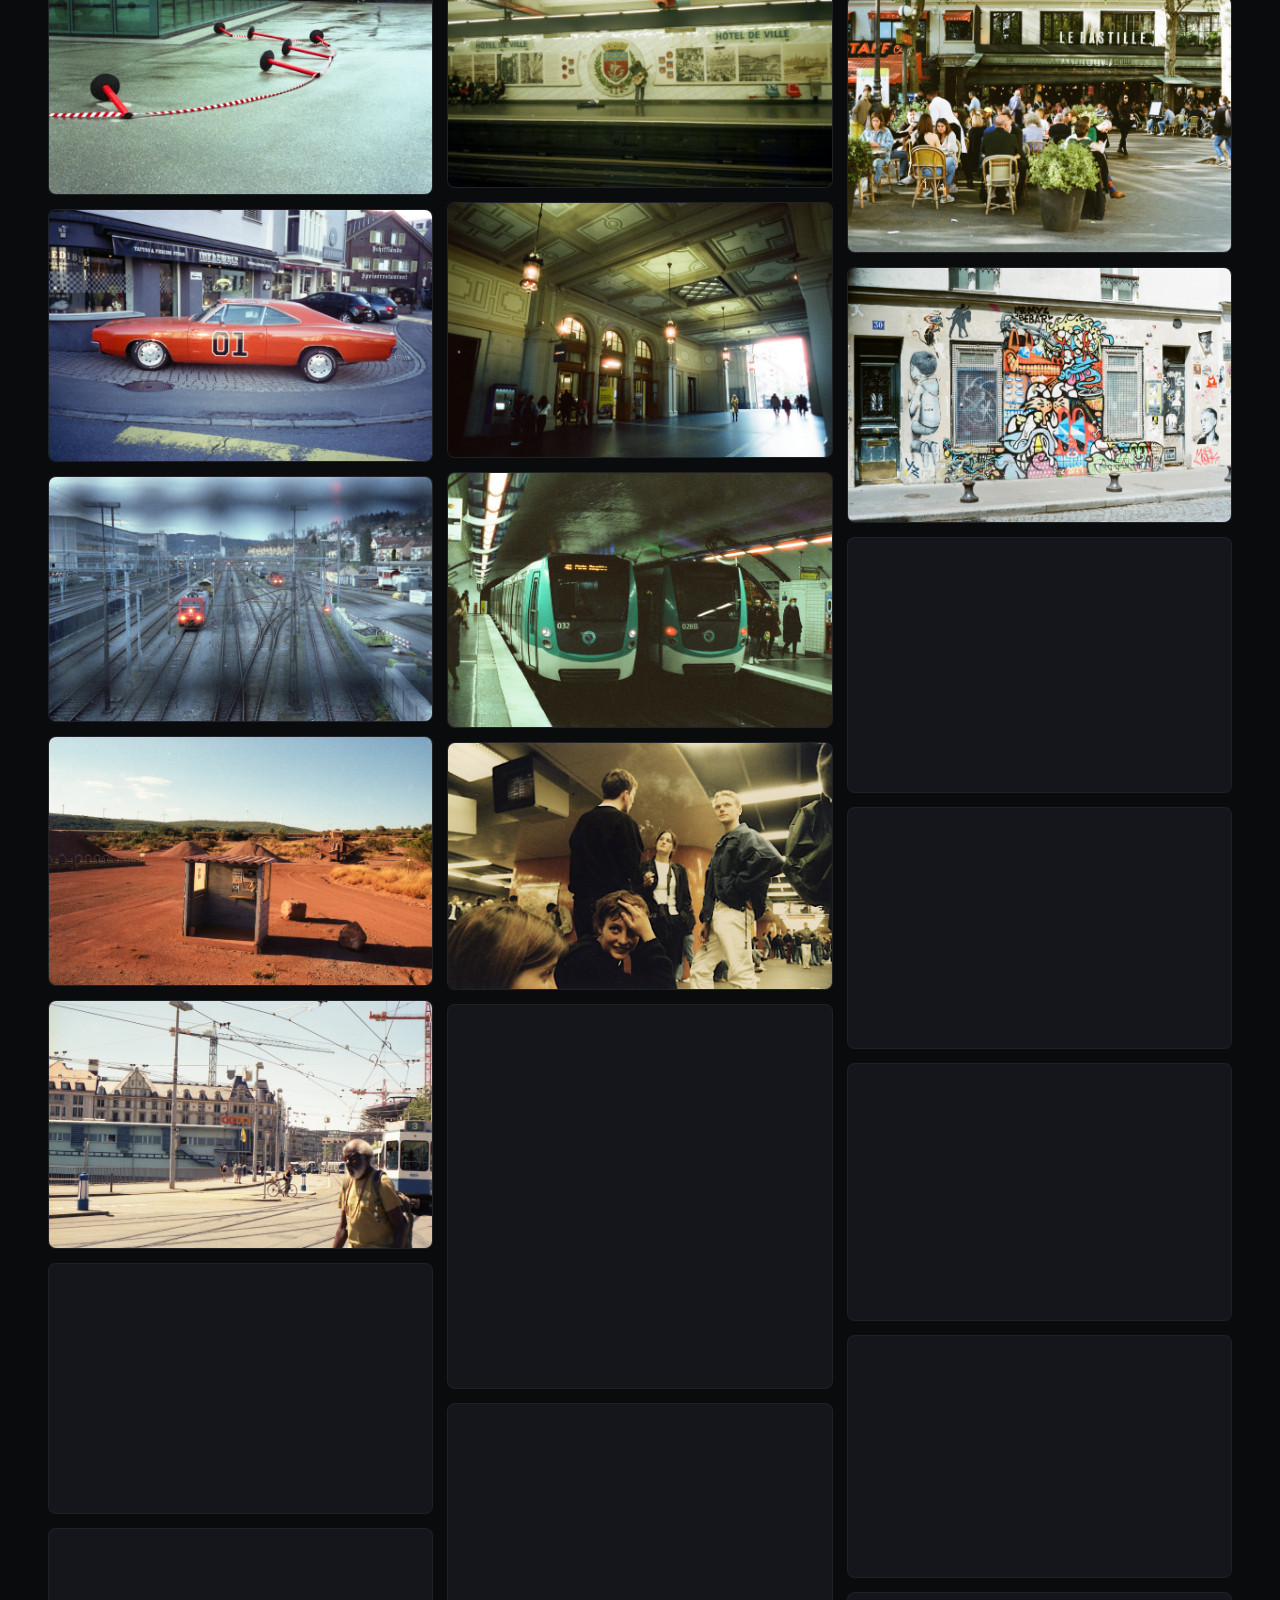
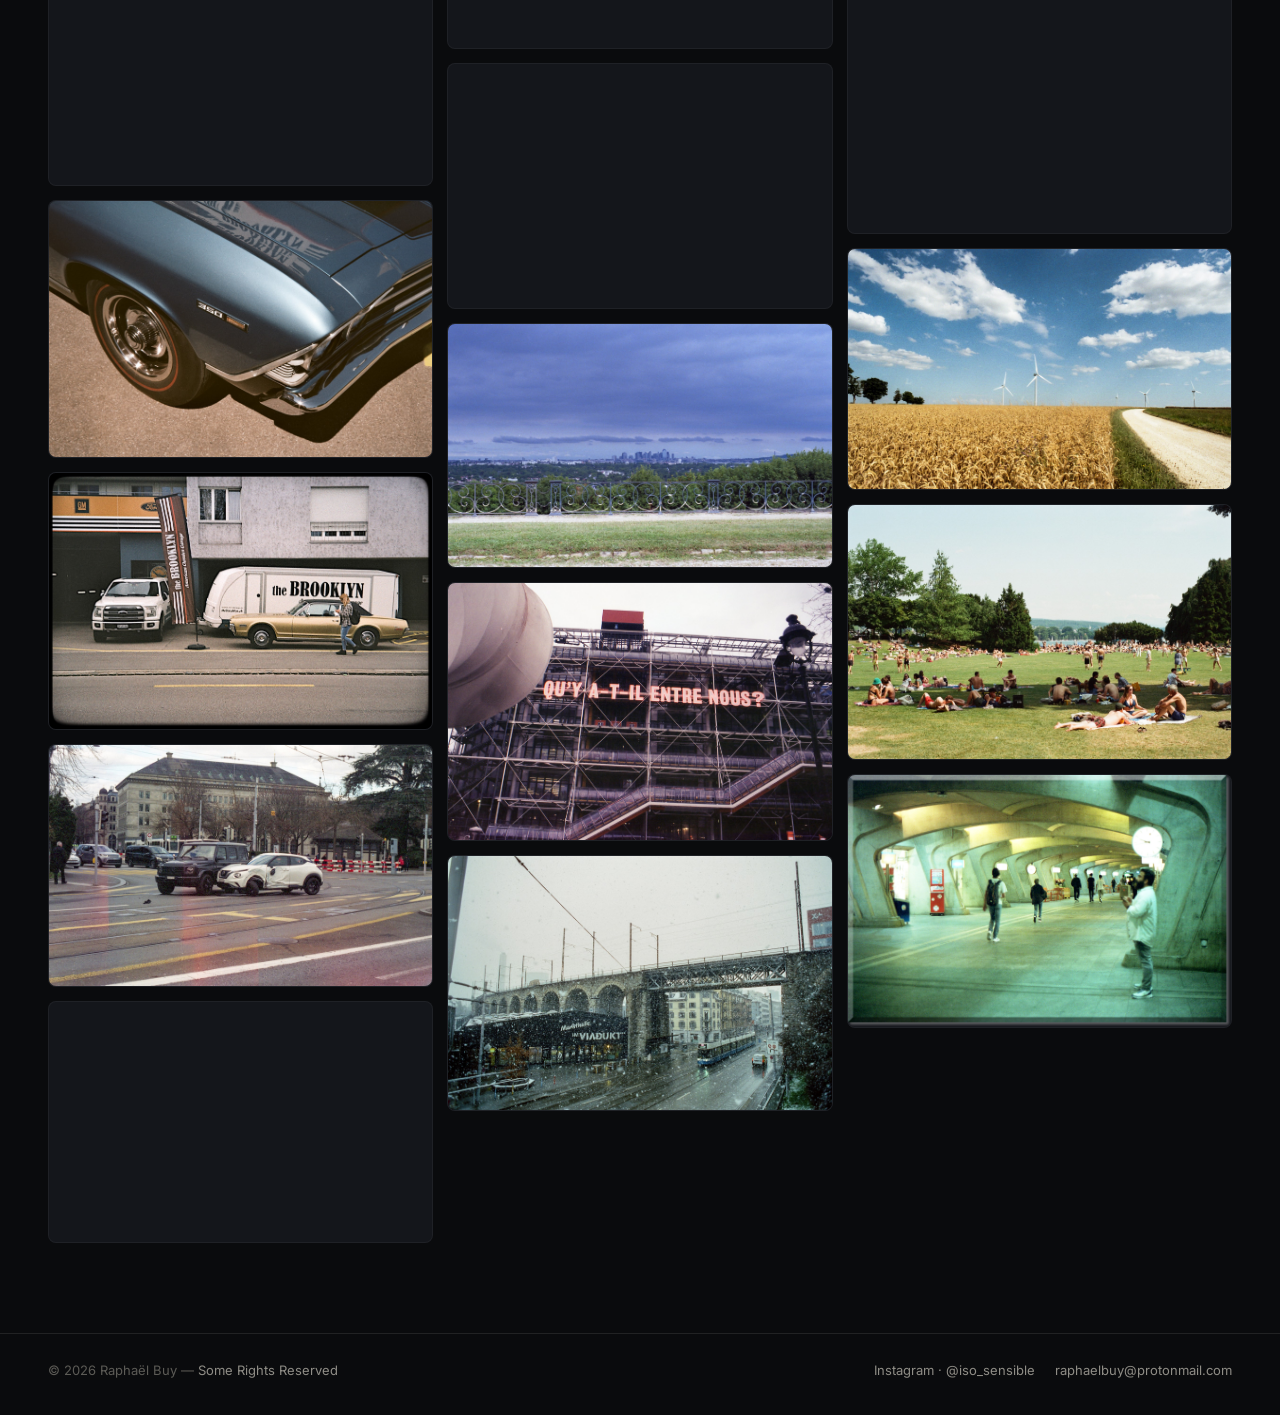
==== commit 54636b61: "Rendre visibles les photos sur mobile et améliorer la navigation tactile" ====
--- a/index.html
+++ b/index.html
@@ -15,7 +15,8 @@
   <link rel="preconnect" href="https://fonts.googleapis.com">
   <link rel="preconnect" href="https://fonts.gstatic.com" crossorigin>
   <link rel="stylesheet" href="https://fonts.googleapis.com/css2?family=Fraunces:ital,opsz,wght@0,9..144,380..600;1,9..144,380..600&family=Inter:wght@400;500;600&display=swap">
-  <link rel="stylesheet" href="css/style.css?v=6">
+  <link rel="stylesheet" href="css/style.css?v=4">
+  <link rel="stylesheet" href="css/mobile-gallery.css?v=1">
 </head>
 <body>
   <header class="site-header">
@@ -86,6 +87,6 @@
       </div>
     </div>
   </div>
-  <script src="js/gallery.js?v=6" defer></script>
+  <script src="js/gallery.js?v=7" defer></script>
 </body>
 </html>
--- a/css/mobile-gallery.css
+++ b/css/mobile-gallery.css
@@ -0,0 +1,56 @@
+/* Mobile and slow-network gallery visibility fixes. */
+.item img {
+  /* Never hide a photo while waiting for load/decode events; some mobile browsers
+     can complete a failed or cached request before JavaScript attaches listeners. */
+  opacity: 1;
+  transform: none;
+}
+
+@media (max-width: 560px) {
+  .grid {
+    columns: 1;
+    column-count: 1;
+  }
+
+  .item {
+    width: 100%;
+    break-inside: avoid;
+    -webkit-column-break-inside: avoid;
+  }
+
+  .item img {
+    width: 100%;
+    height: auto;
+  }
+
+  .lightbox {
+    height: 100vh;
+    height: 100dvh;
+    padding-bottom: env(safe-area-inset-bottom);
+  }
+
+  .lightbox-stage {
+    padding-left: 52px;
+    padding-right: 52px;
+    touch-action: pan-y;
+  }
+
+  .lightbox-stage img {
+    max-width: 100%;
+    max-height: calc(100vh - 180px);
+    max-height: calc(100dvh - 180px);
+    object-fit: contain;
+  }
+
+  .lightbox-nav {
+    z-index: 3;
+    width: 44px;
+    height: 44px;
+    touch-action: manipulation;
+  }
+
+  .lightbox-nav.prev { left: 4px; }
+  .lightbox-nav.next { right: 4px; }
+
+  .lb-figure::after { pointer-events: none; }
+}
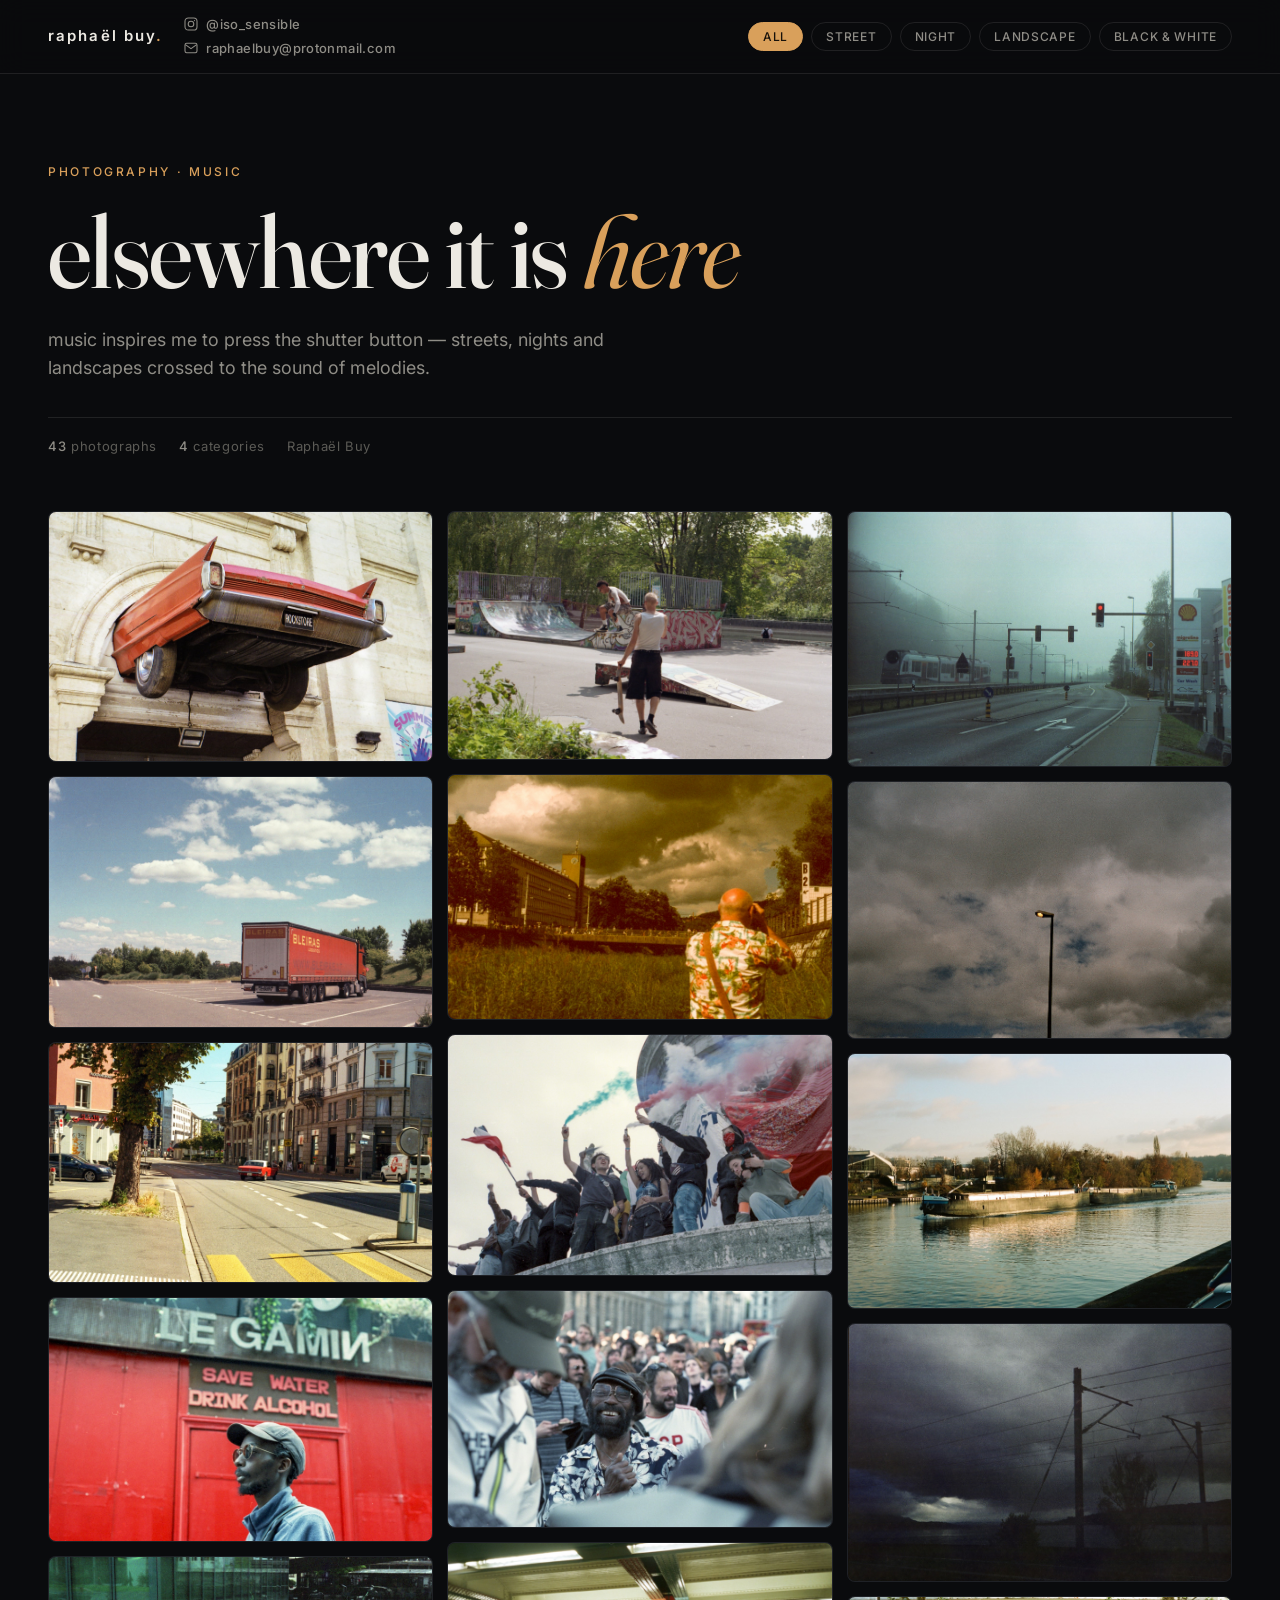
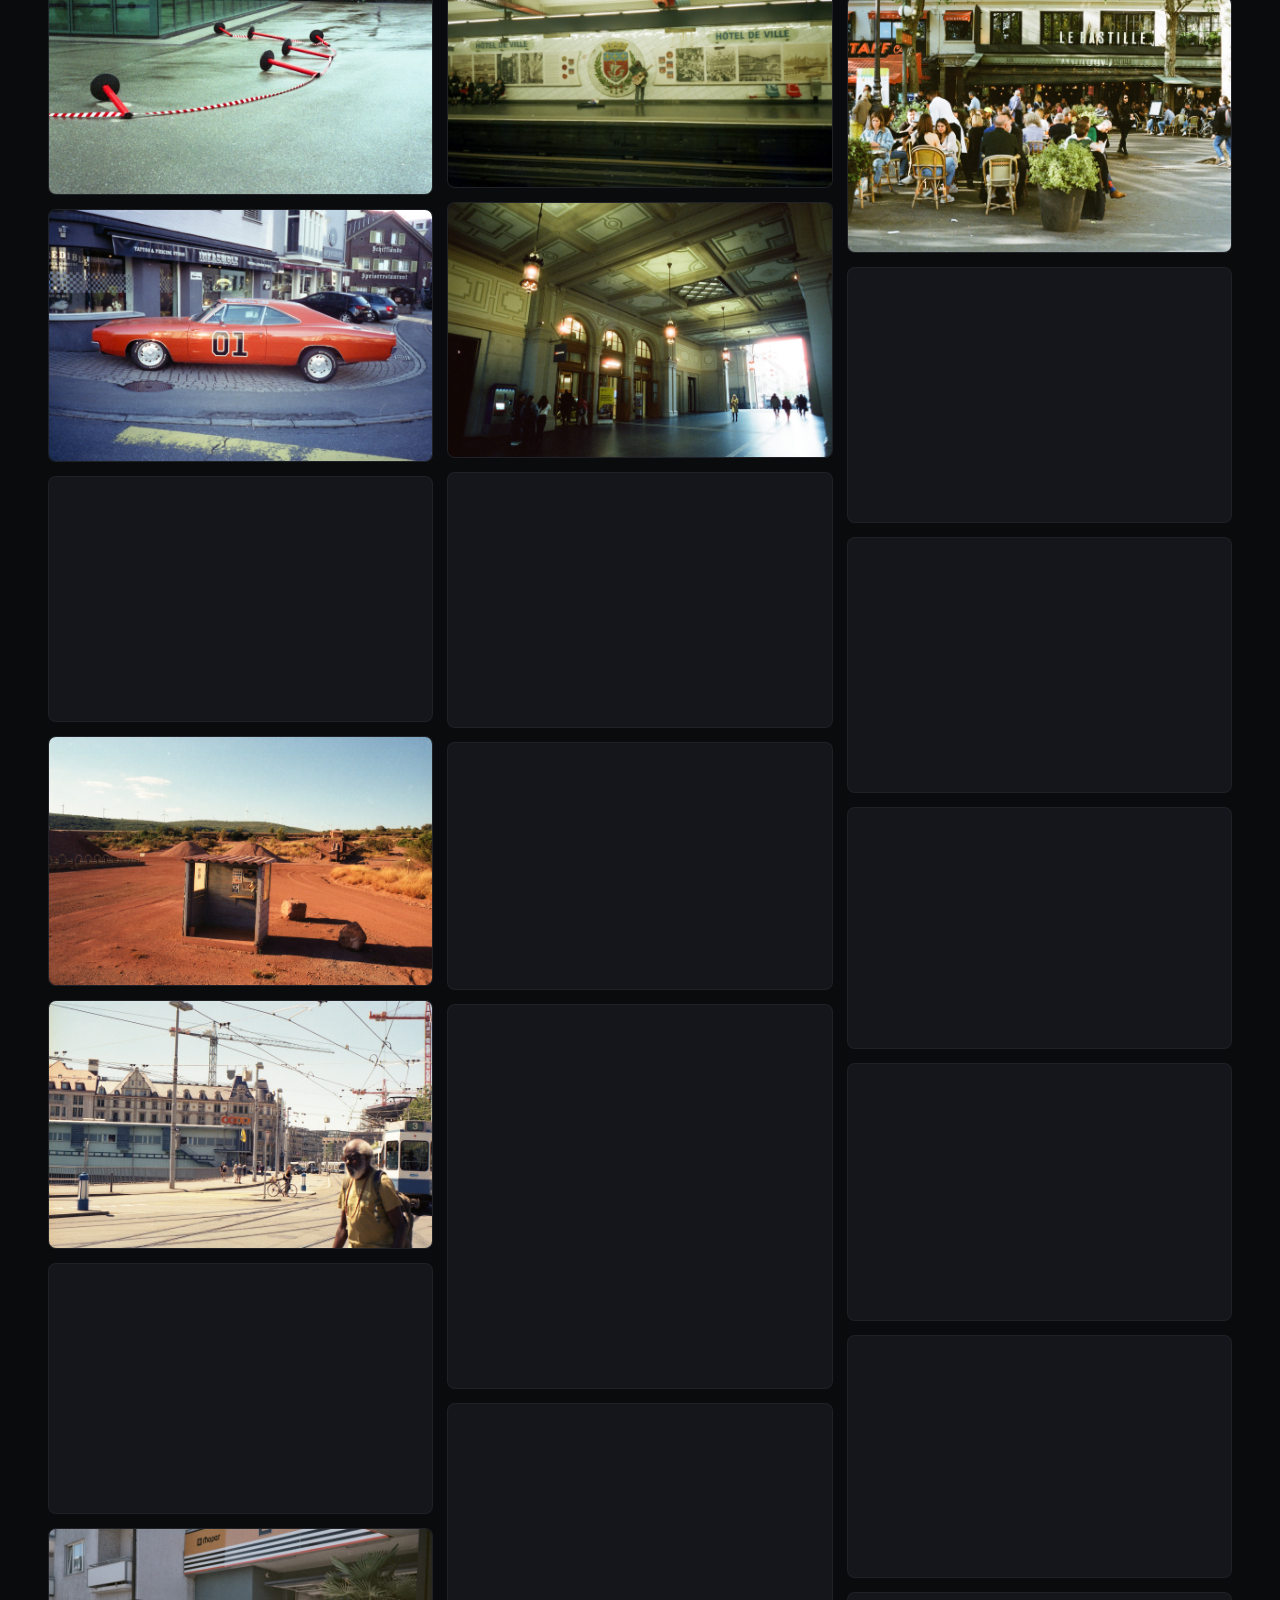
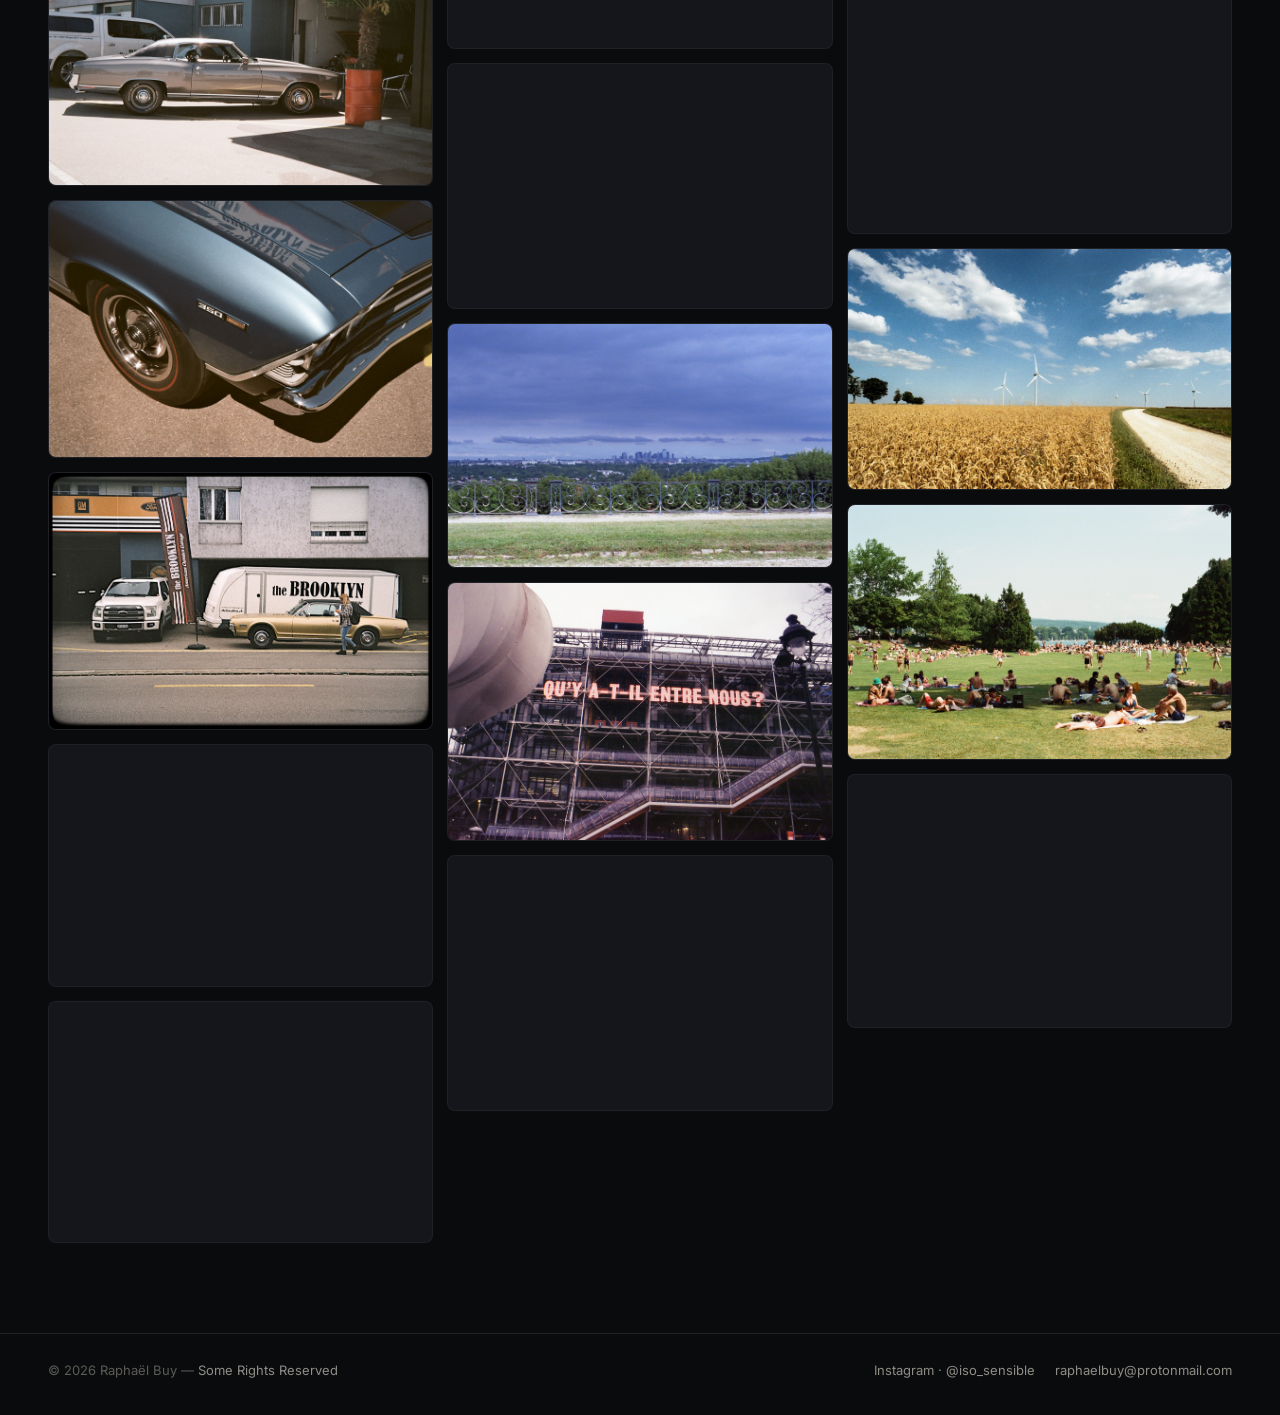
==== commit 3eb20896: "Forcer le rechargement des styles et scripts corrigés" ====
--- a/index.html
+++ b/index.html
@@ -4,7 +4,7 @@
   <meta charset="UTF-8">
   <meta name="viewport" content="width=device-width, initial-scale=1.0">
   <title>Raphaël Buy — the photo is made through musical inspiration</title>
-  <meta name="description" content="Raphaël Buy's photo gallery — music inspires the shutter. N.Y.K 2014, in the sky, warmth, on the road, black & white.">
+  <meta name="description" content="Raphaël Buy's photo gallery — music inspires the shutter. N.Y.K 2014, in the sky, warmth, on the road, black &amp; white.">
   <meta name="author" content="Raphaël Buy">
   <meta property="og:title" content="Raphaël Buy — photo gallery">
   <meta property="og:description" content="music inspires me to press the shutter button">
@@ -14,9 +14,9 @@
   <link rel="icon" href="data:image/svg+xml,<svg xmlns=%22http://www.w3.org/2000/svg%22 viewBox=%220 0 100 100%22><rect width=%22100%22 height=%22100%22 rx=%2218%22 fill=%22%230a0b0d%22/><circle cx=%2250%22 cy=%2250%22 r=%2223%22 fill=%22%23d9a05b%22/></svg>">
   <link rel="preconnect" href="https://fonts.googleapis.com">
   <link rel="preconnect" href="https://fonts.gstatic.com" crossorigin>
-  <link rel="stylesheet" href="https://fonts.googleapis.com/css2?family=Fraunces:ital,opsz,wght@0,9..144,380..600;1,9..144,380..600&family=Inter:wght@400;500;600&display=swap">
-  <link rel="stylesheet" href="css/style.css?v=4">
-  <link rel="stylesheet" href="css/mobile-gallery.css?v=1">
+  <link rel="stylesheet" href="https://fonts.googleapis.com/css2?family=Fraunces:ital,opsz,wght@0,9..144,380..600;1,9..144,380..600&amp;family=Inter:wght@400;500;600&amp;display=swap">
+  <link rel="stylesheet" href="css/style.css?v=5">
+  <link rel="stylesheet" href="css/mobile-gallery.css?v=2">
 </head>
 <body>
   <header class="site-header">
@@ -87,6 +87,6 @@
       </div>
     </div>
   </div>
-  <script src="js/gallery.js?v=7" defer></script>
+  <script src="js/gallery.js?v=8" defer></script>
 </body>
 </html>
--- a/css/style.css
+++ b/css/style.css
@@ -36,14 +36,12 @@
 
 img { max-width: 100%; }
 
-/* protection des images : ni sélection ni glissement */
 img {
   -webkit-user-drag: none;
   user-select: none;
   -webkit-touch-callout: none;
 }
 
-/* La protection contre le clic droit est gérée par JavaScript pour ne pas bloquer les clics. */
 .item::after { content: none; }
 
 .lb-figure {
@@ -263,7 +261,7 @@
   background: linear-gradient(to top, rgba(6, 7, 9, 0.82), transparent);
   display: flex;
   align-items: flex-end;
-  justify-content: space-between;
+  justify-content: flex-end;
   gap: 12px;
   opacity: 0;
   transform: translateY(6px);
@@ -274,12 +272,7 @@
 .item:focus-visible figcaption { opacity: 1; transform: none; }
 @media (hover: none) { .item figcaption { opacity: 1; transform: none; } }
 
-.item .t {
-  font-size: 13.5px;
-  font-weight: 500;
-  letter-spacing: 0.01em;
-  color: var(--text);
-}
+.item .t { display: none; }
 .item .c {
   font-size: 10.5px;
   font-weight: 500;
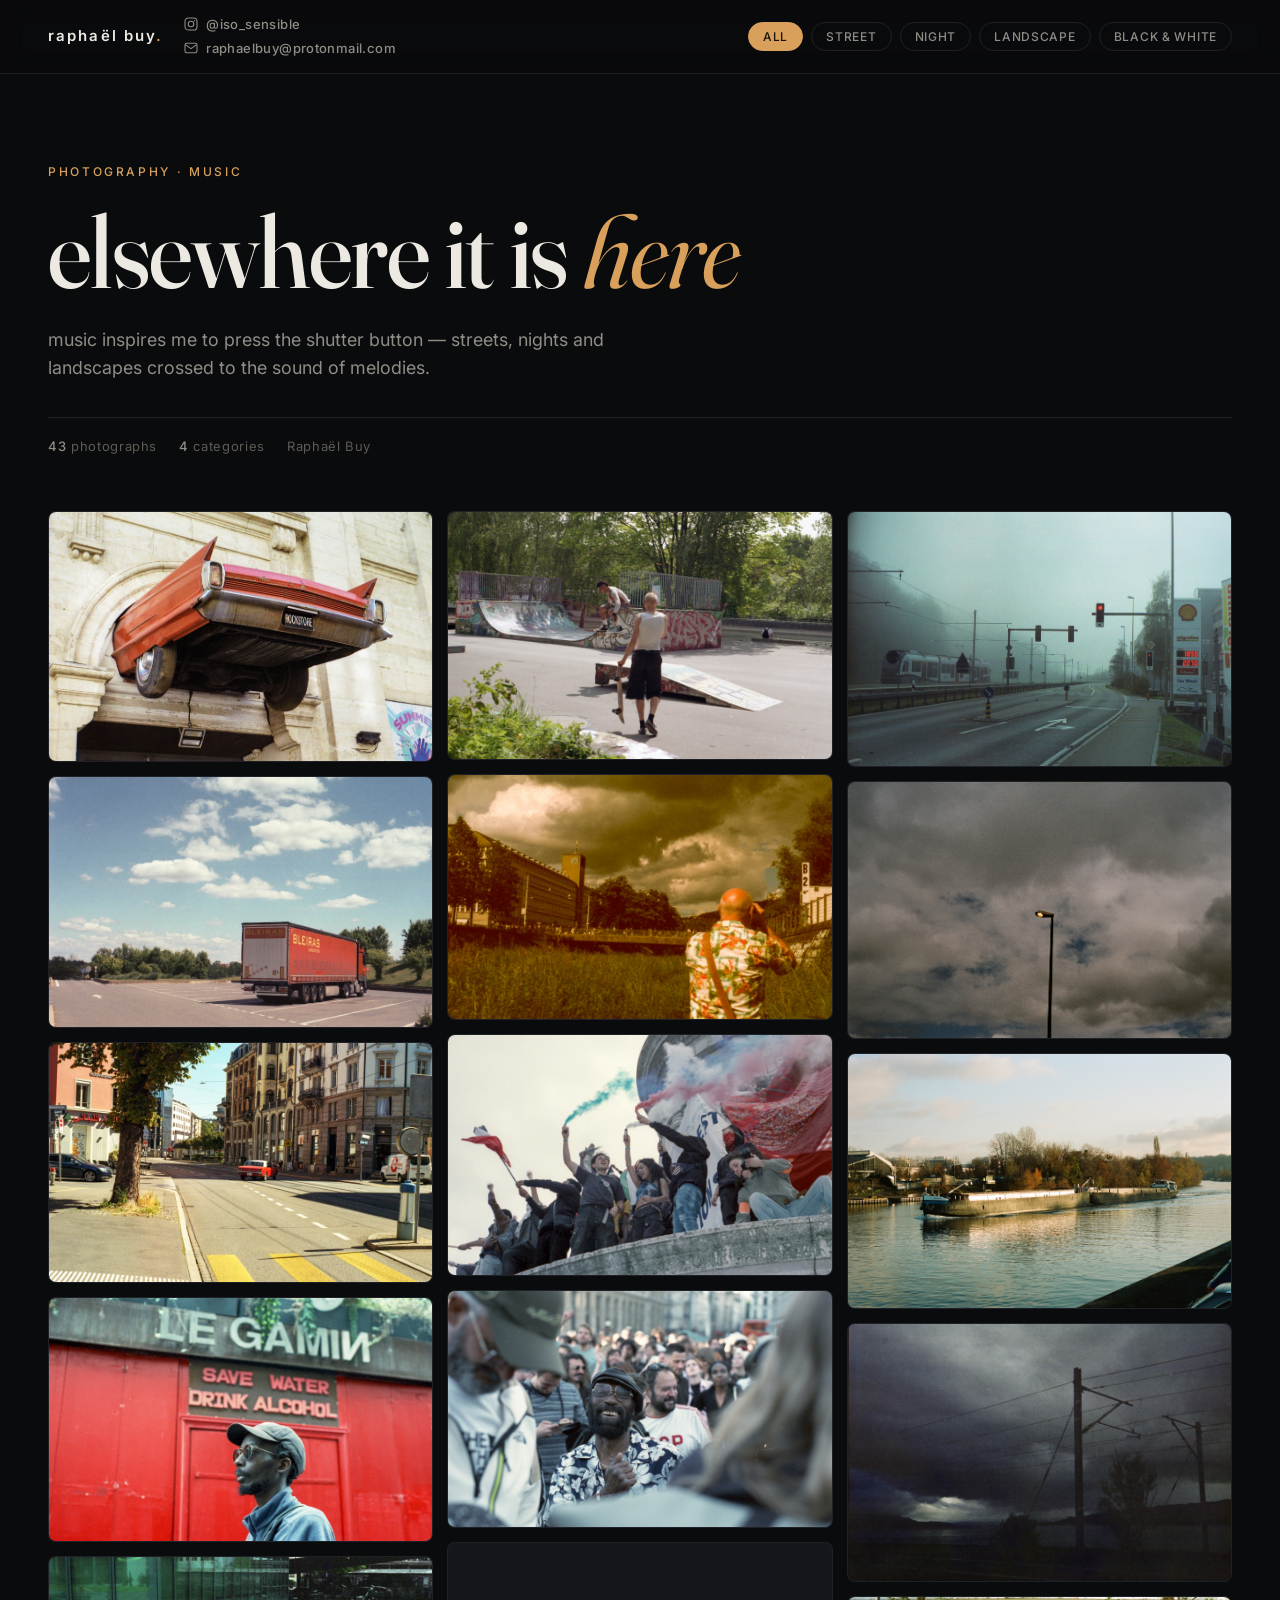
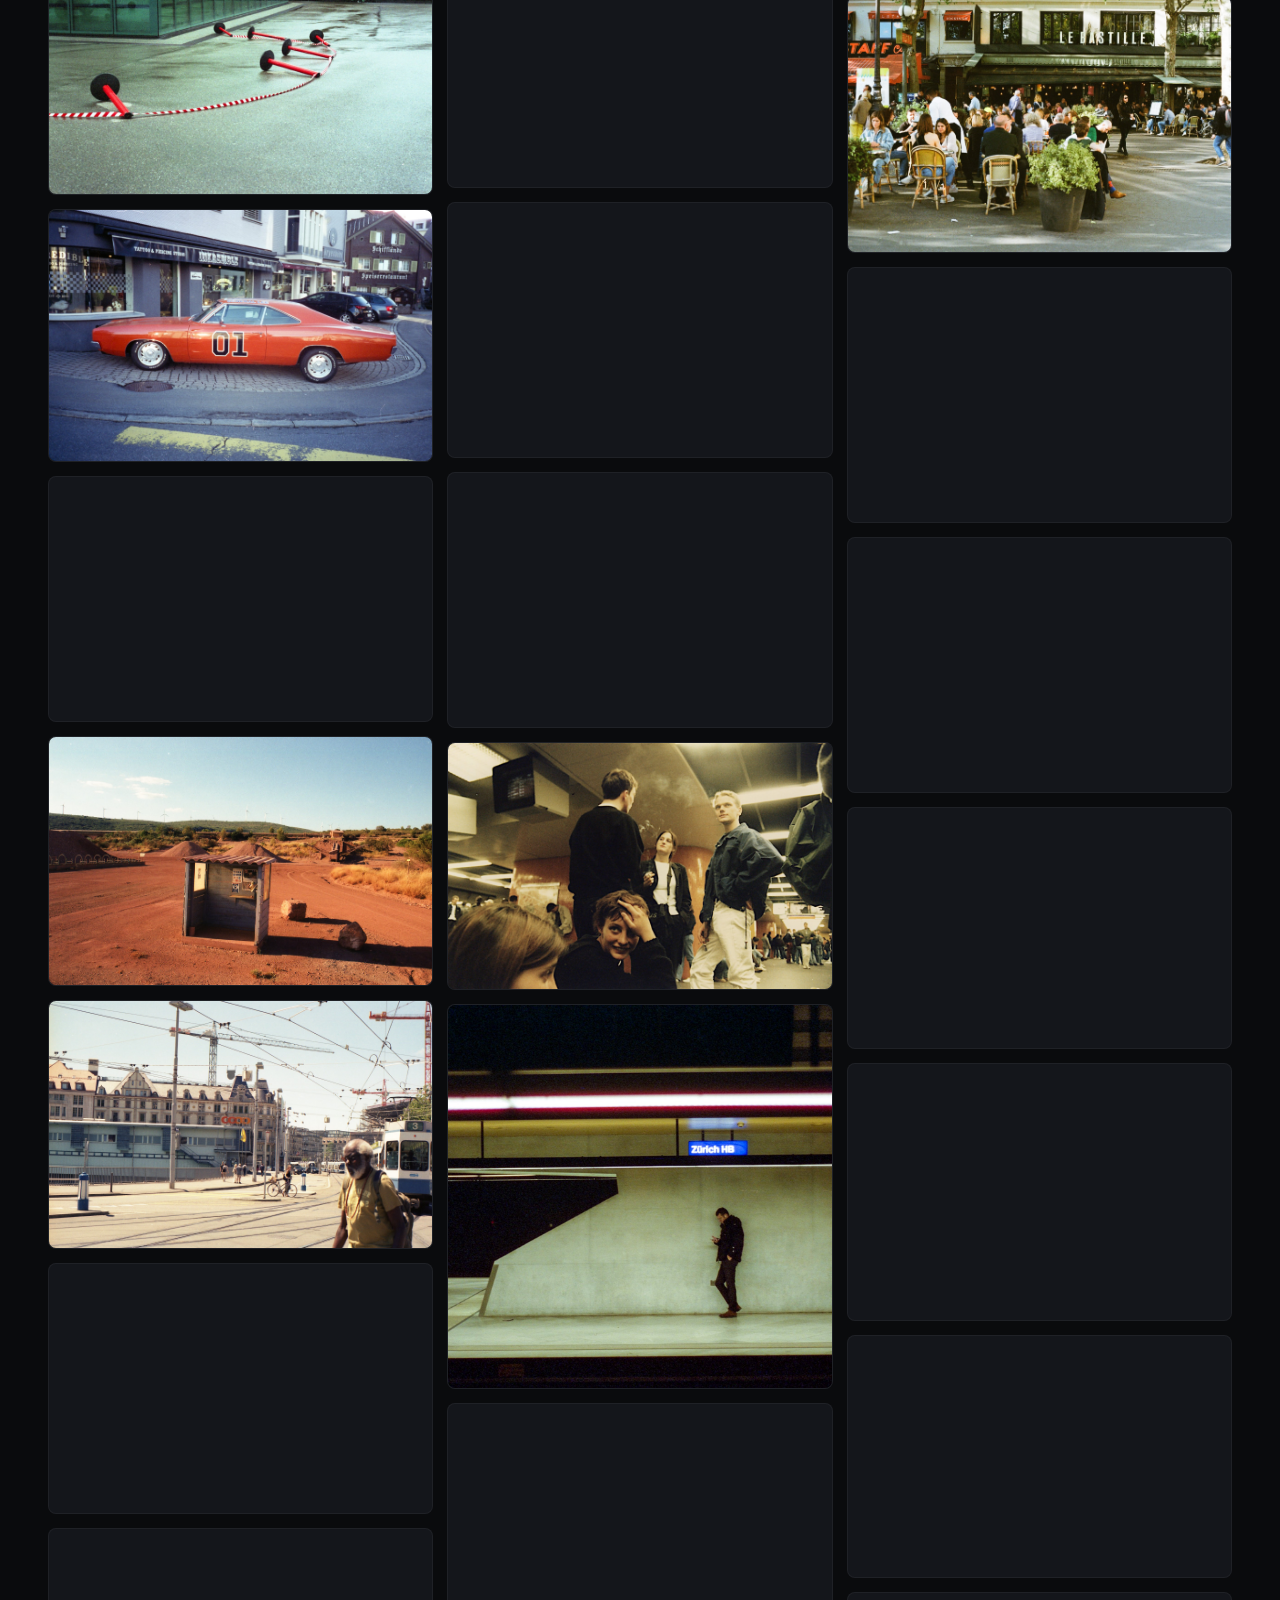
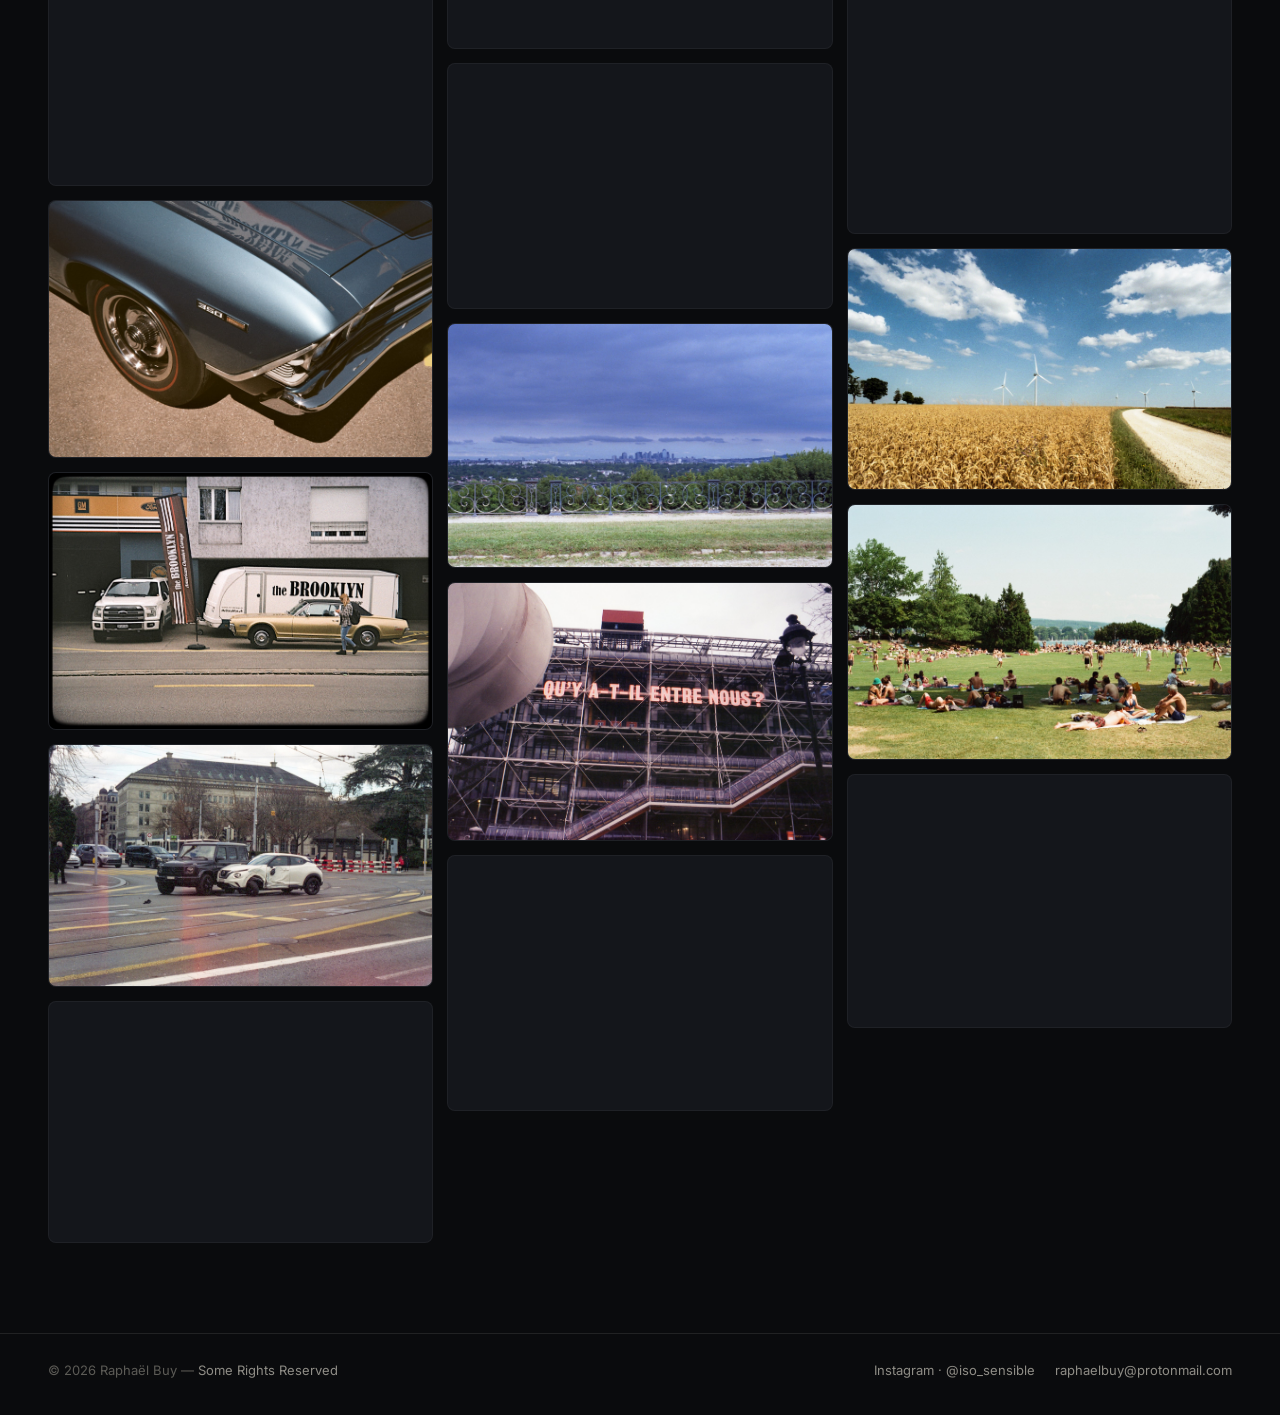
==== commit 330481e4: "Charger les photos verticales avant l’initialisation de la galerie" ====
--- a/index.html
+++ b/index.html
@@ -87,6 +87,7 @@
       </div>
     </div>
   </div>
-  <script src="js/gallery.js?v=8" defer></script>
+  <script src="js/vertical-gallery.js?v=1" defer></script>
+  <script src="js/gallery.js?v=9" defer></script>
 </body>
 </html>
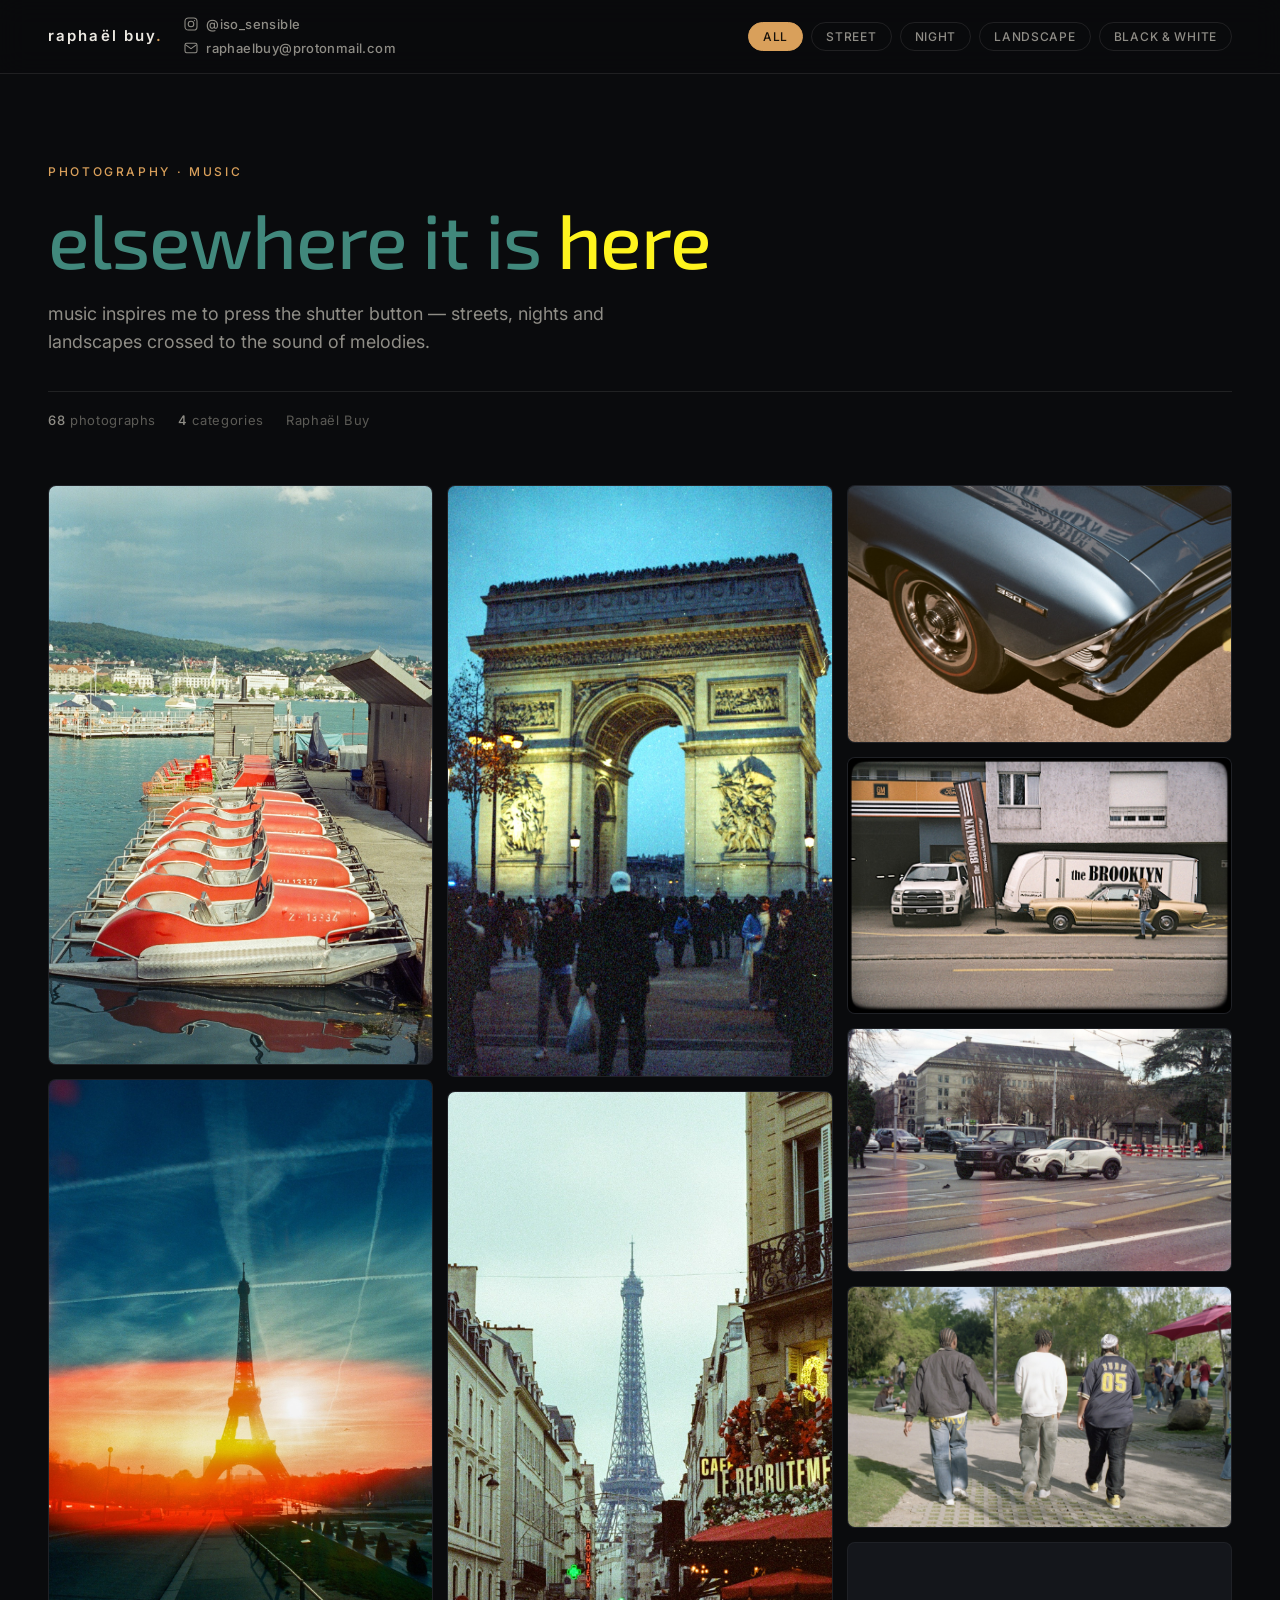
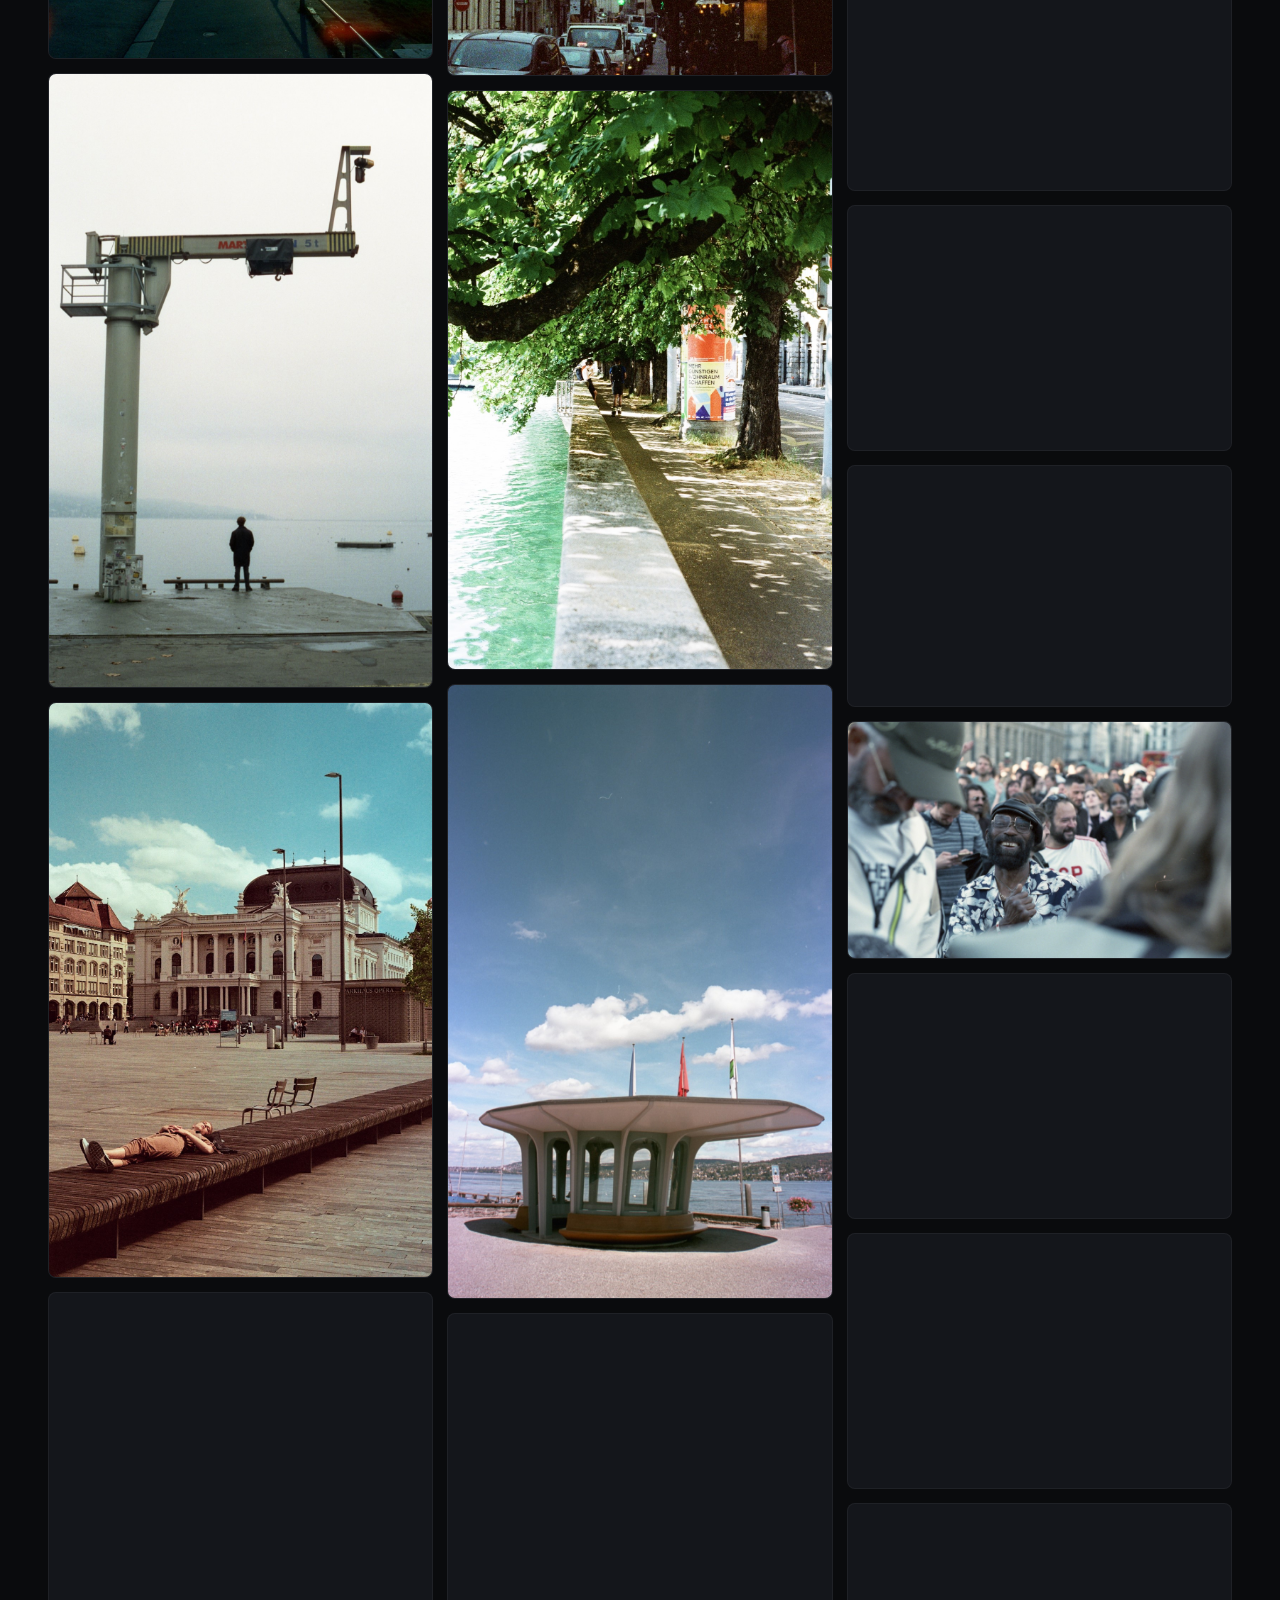
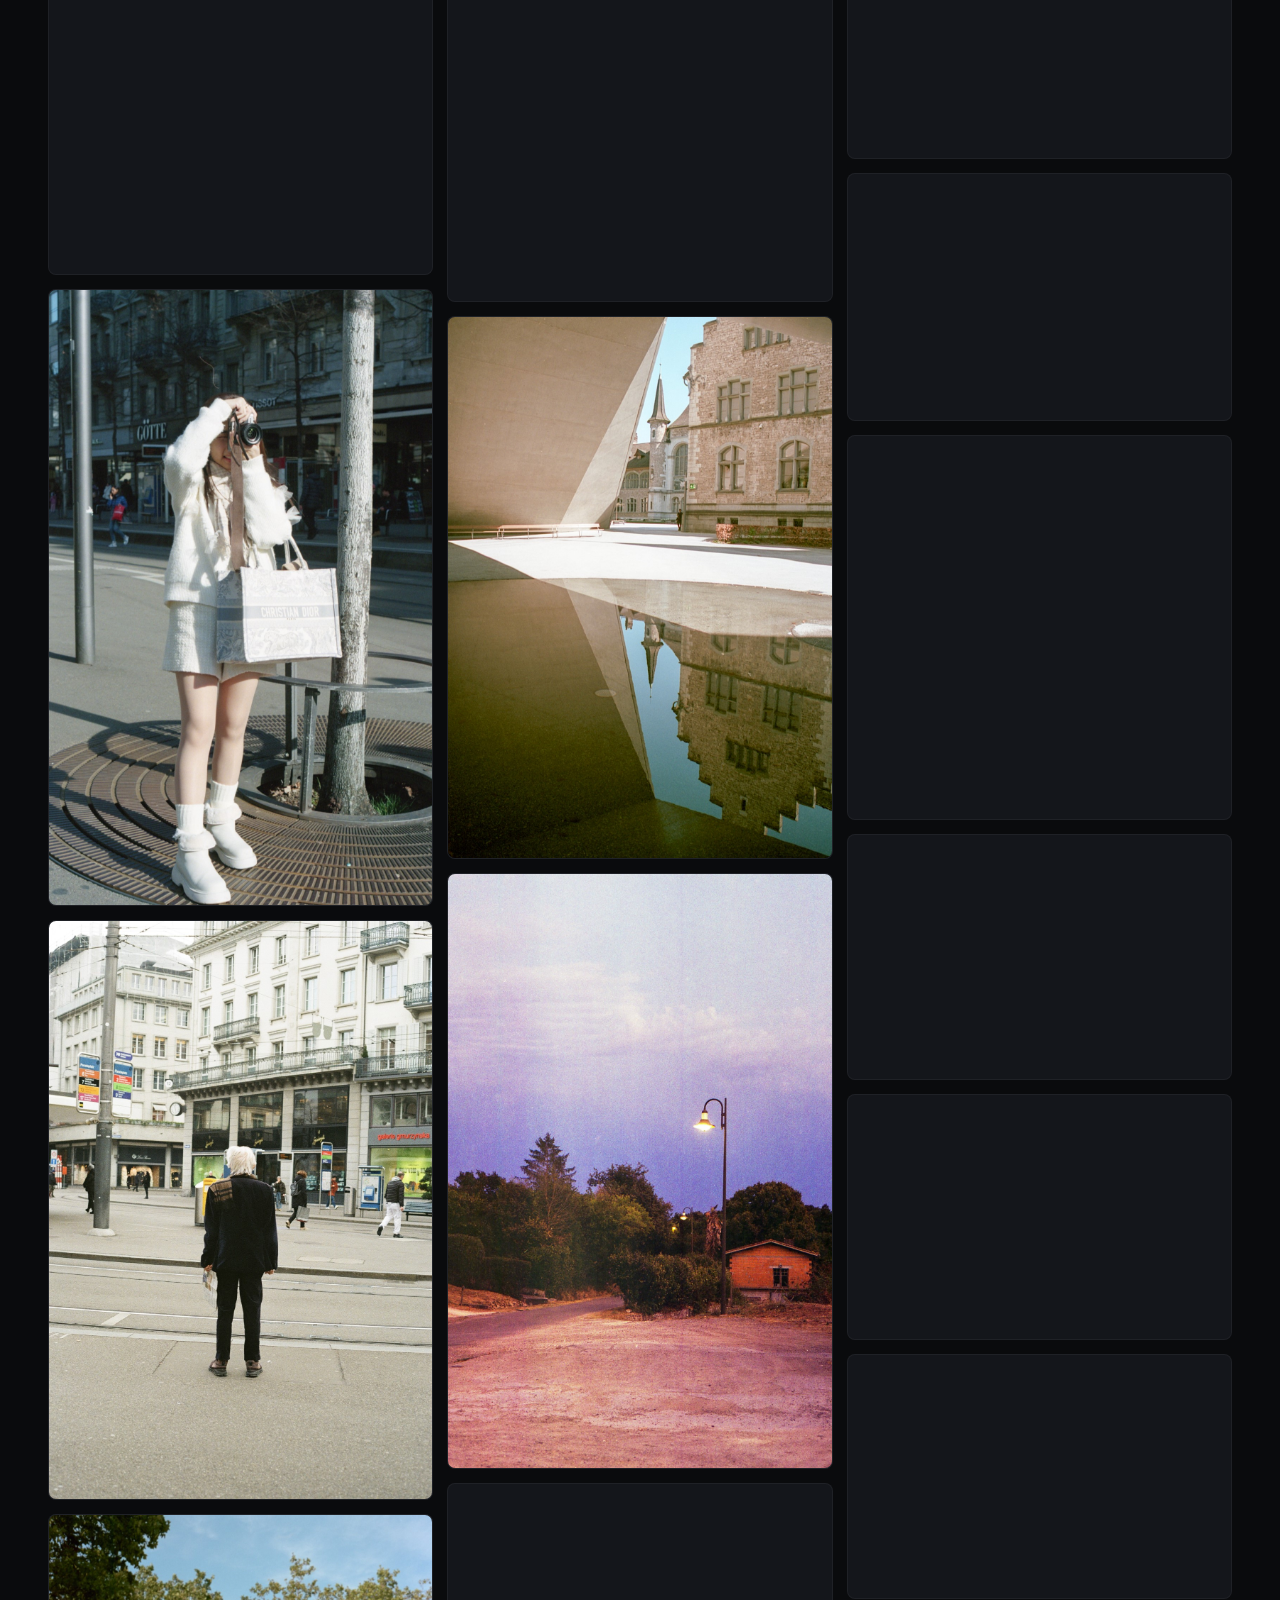
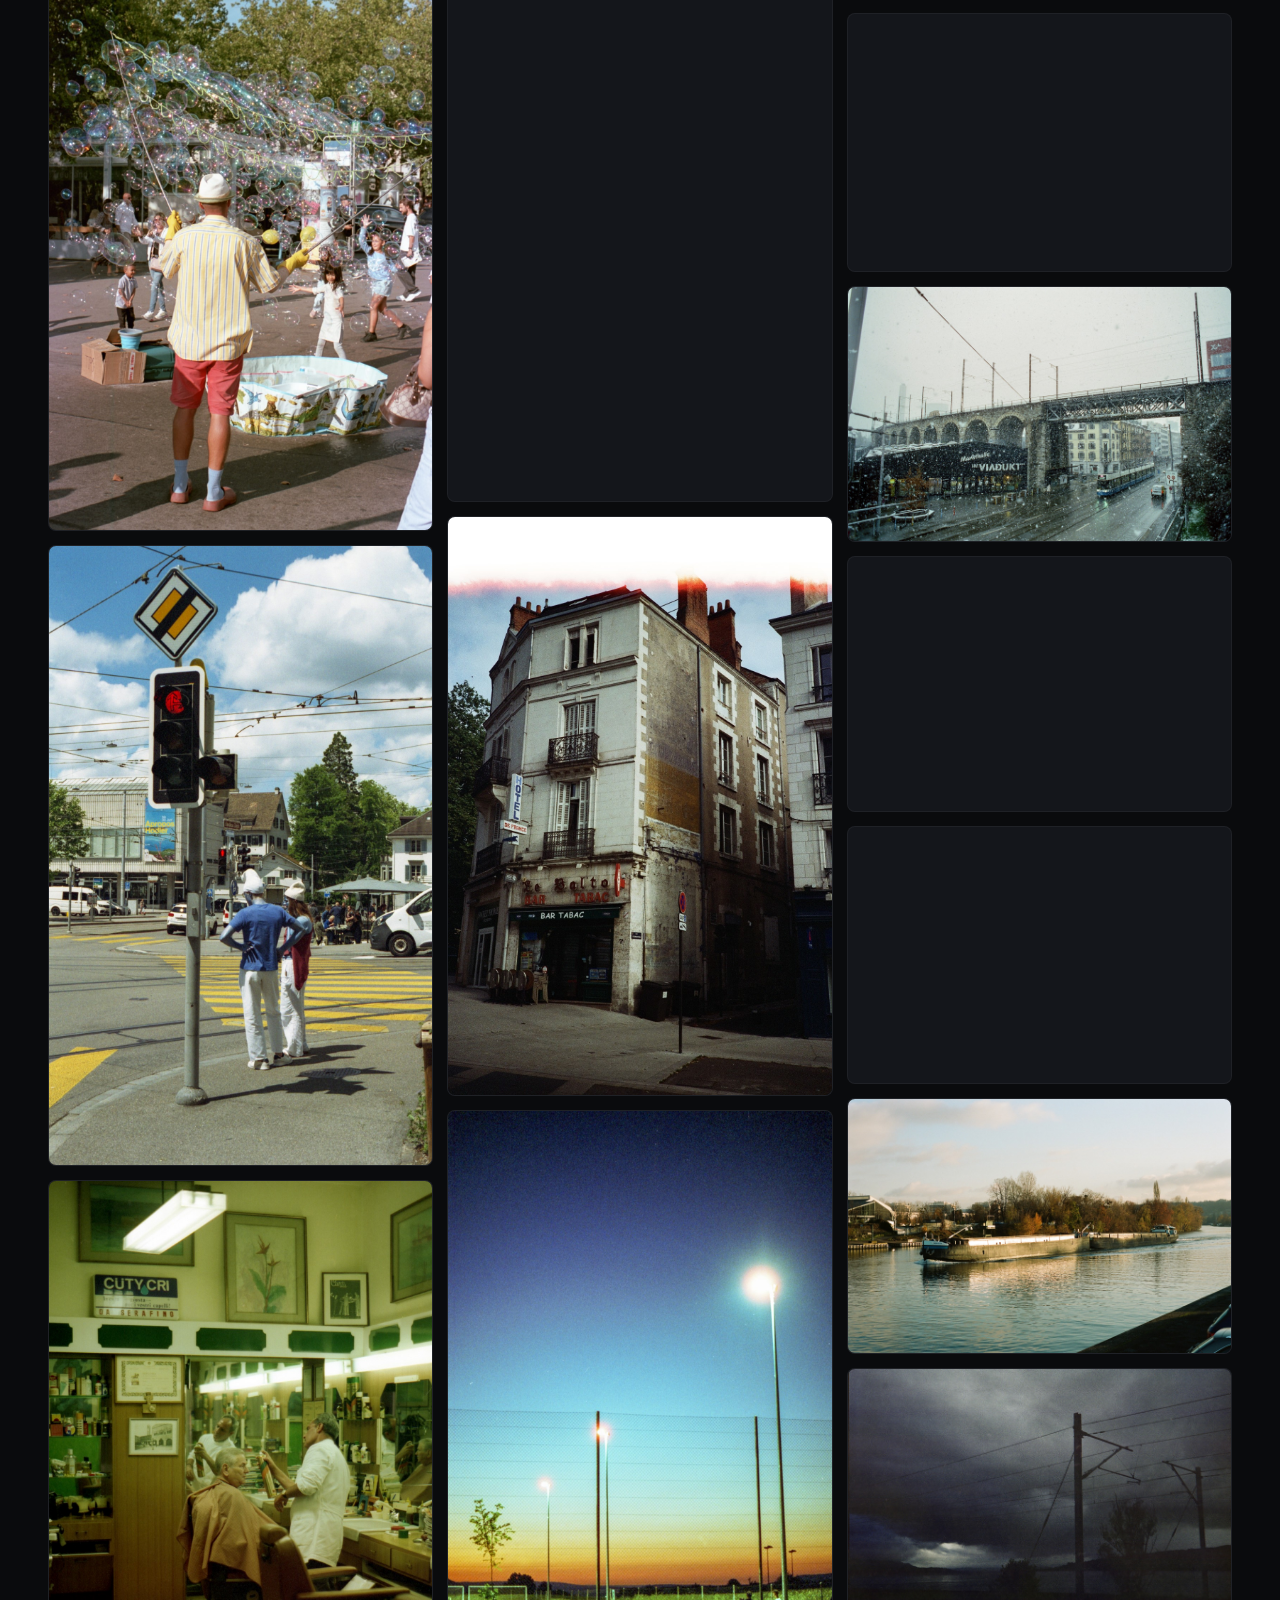
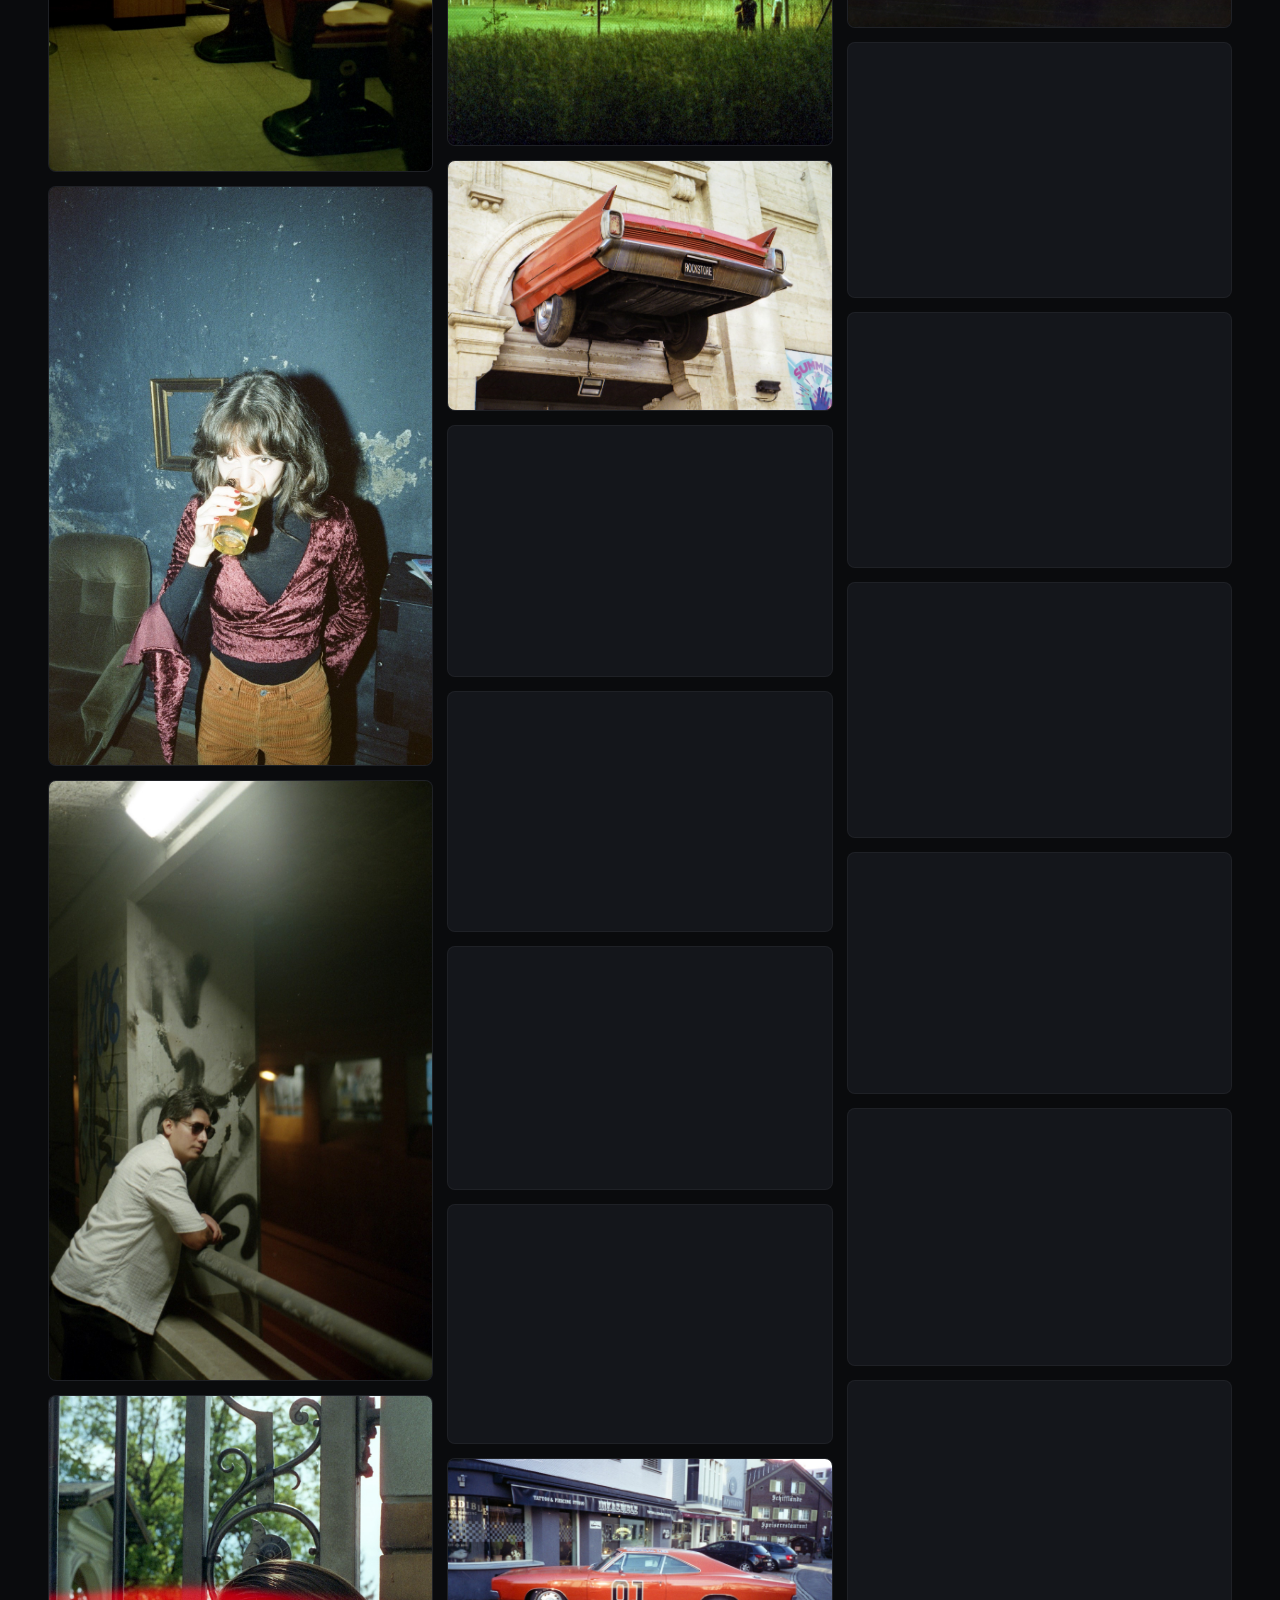
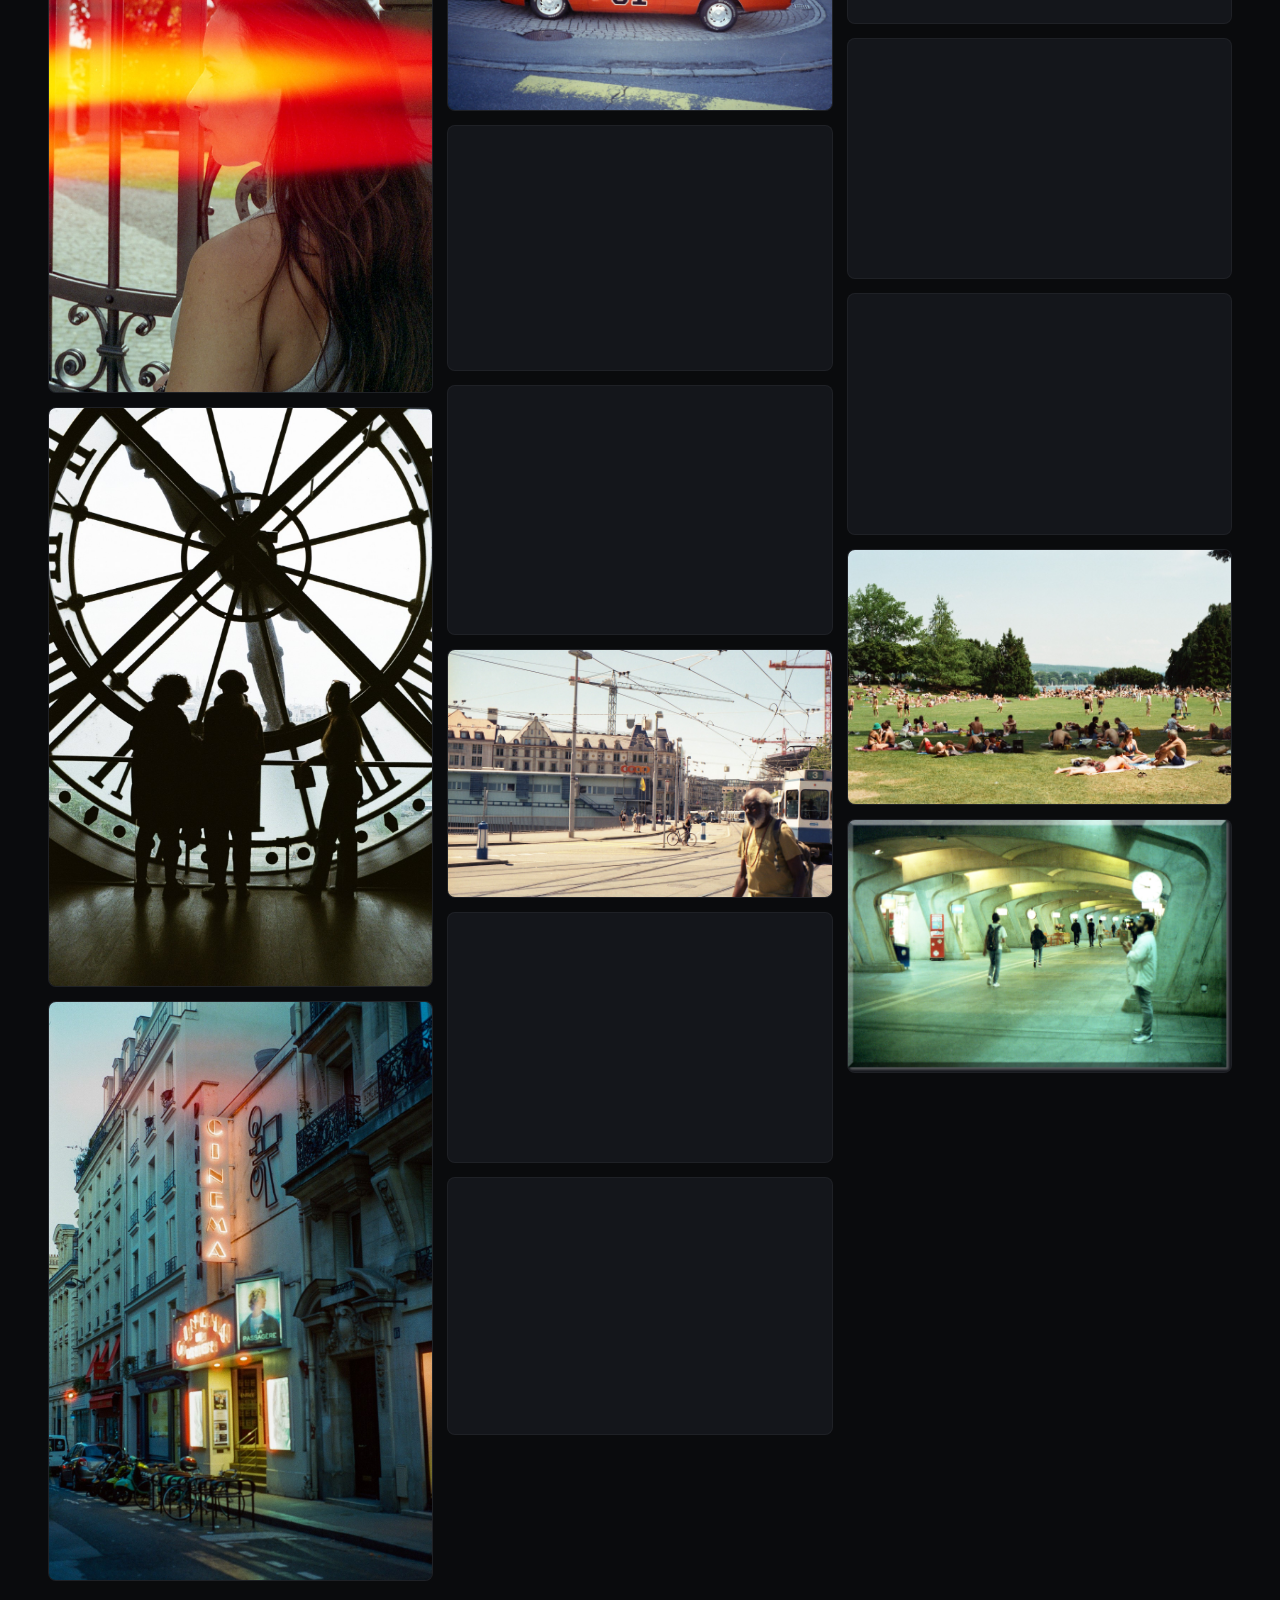
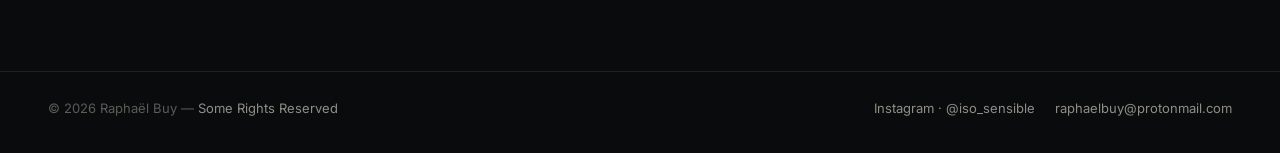
==== commit e9226dfa: "Apply c4edde accent globally and update favicon" ====
--- a/index.html
+++ b/index.html
@@ -11,11 +11,12 @@
   <meta property="og:type" content="website">
   <meta property="og:url" content="https://ragamatrix.github.io/">
   <meta name="theme-color" content="#0a0b0d">
-  <link rel="icon" href="data:image/svg+xml,<svg xmlns=%22http://www.w3.org/2000/svg%22 viewBox=%220 0 100 100%22><rect width=%22100%22 height=%22100%22 rx=%2218%22 fill=%22%230a0b0d%22/><circle cx=%2250%22 cy=%2250%22 r=%2223%22 fill=%22%23d9a05b%22/></svg>">
+  <link rel="icon" href="data:image/svg+xml,<svg xmlns=%22http://www.w3.org/2000/svg%22 viewBox=%220 0 100 100%22><rect width=%22100%22 height=%22100%22 rx=%2218%22 fill=%22%230a0b0d%22/><circle cx=%2250%22 cy=%2250%22 r=%2223%22 fill=%22%23c4edde%22/></svg>">
   <link rel="preconnect" href="https://fonts.googleapis.com">
   <link rel="preconnect" href="https://fonts.gstatic.com" crossorigin>
   <link rel="stylesheet" href="https://fonts.googleapis.com/css2?family=Fraunces:ital,opsz,wght@0,9..144,380..600;1,9..144,380..600&amp;family=Inter:wght@400;500;600&amp;display=swap">
-  <link rel="stylesheet" href="css/style.css?v=5">
+  <link rel="stylesheet" href="css/style.css?v=6">
+  <link rel="stylesheet" href="css/accent.css?v=1">
   <link rel="stylesheet" href="css/mobile-gallery.css?v=2">
 </head>
 <body>
--- a/css/style.css
+++ b/css/style.css
@@ -1,3 +1,5 @@
+@import url('https://fonts.googleapis.com/css2?family=Exo+2:wght@400;500;600;700&display=swap');
+
 /* ============================================================
    ragamatrix — galerie photo
    Refonte : sombre moderne, grande grille pleine page
@@ -181,17 +183,17 @@
 
 .hero h1 {
   margin: 0;
-  font-family: var(--font-display);
-  font-weight: 480;
-  font-size: clamp(2.8rem, 8vw, 6.4rem);
+  font-family: "Exo 2", sans-serif;
+  font-weight: 500;
+  font-size: clamp(2.4rem, 6vw, 5rem);
   line-height: 1.02;
   letter-spacing: -0.015em;
-  font-variation-settings: "opsz" 144;
+  color: #41887c;
 }
 .hero h1 em {
-  font-style: italic;
-  font-weight: 380;
-  color: var(--accent);
+  font-style: normal;
+  font-weight: 500;
+  color: #fef41e;
 }
 
 .hero .subtitle {
